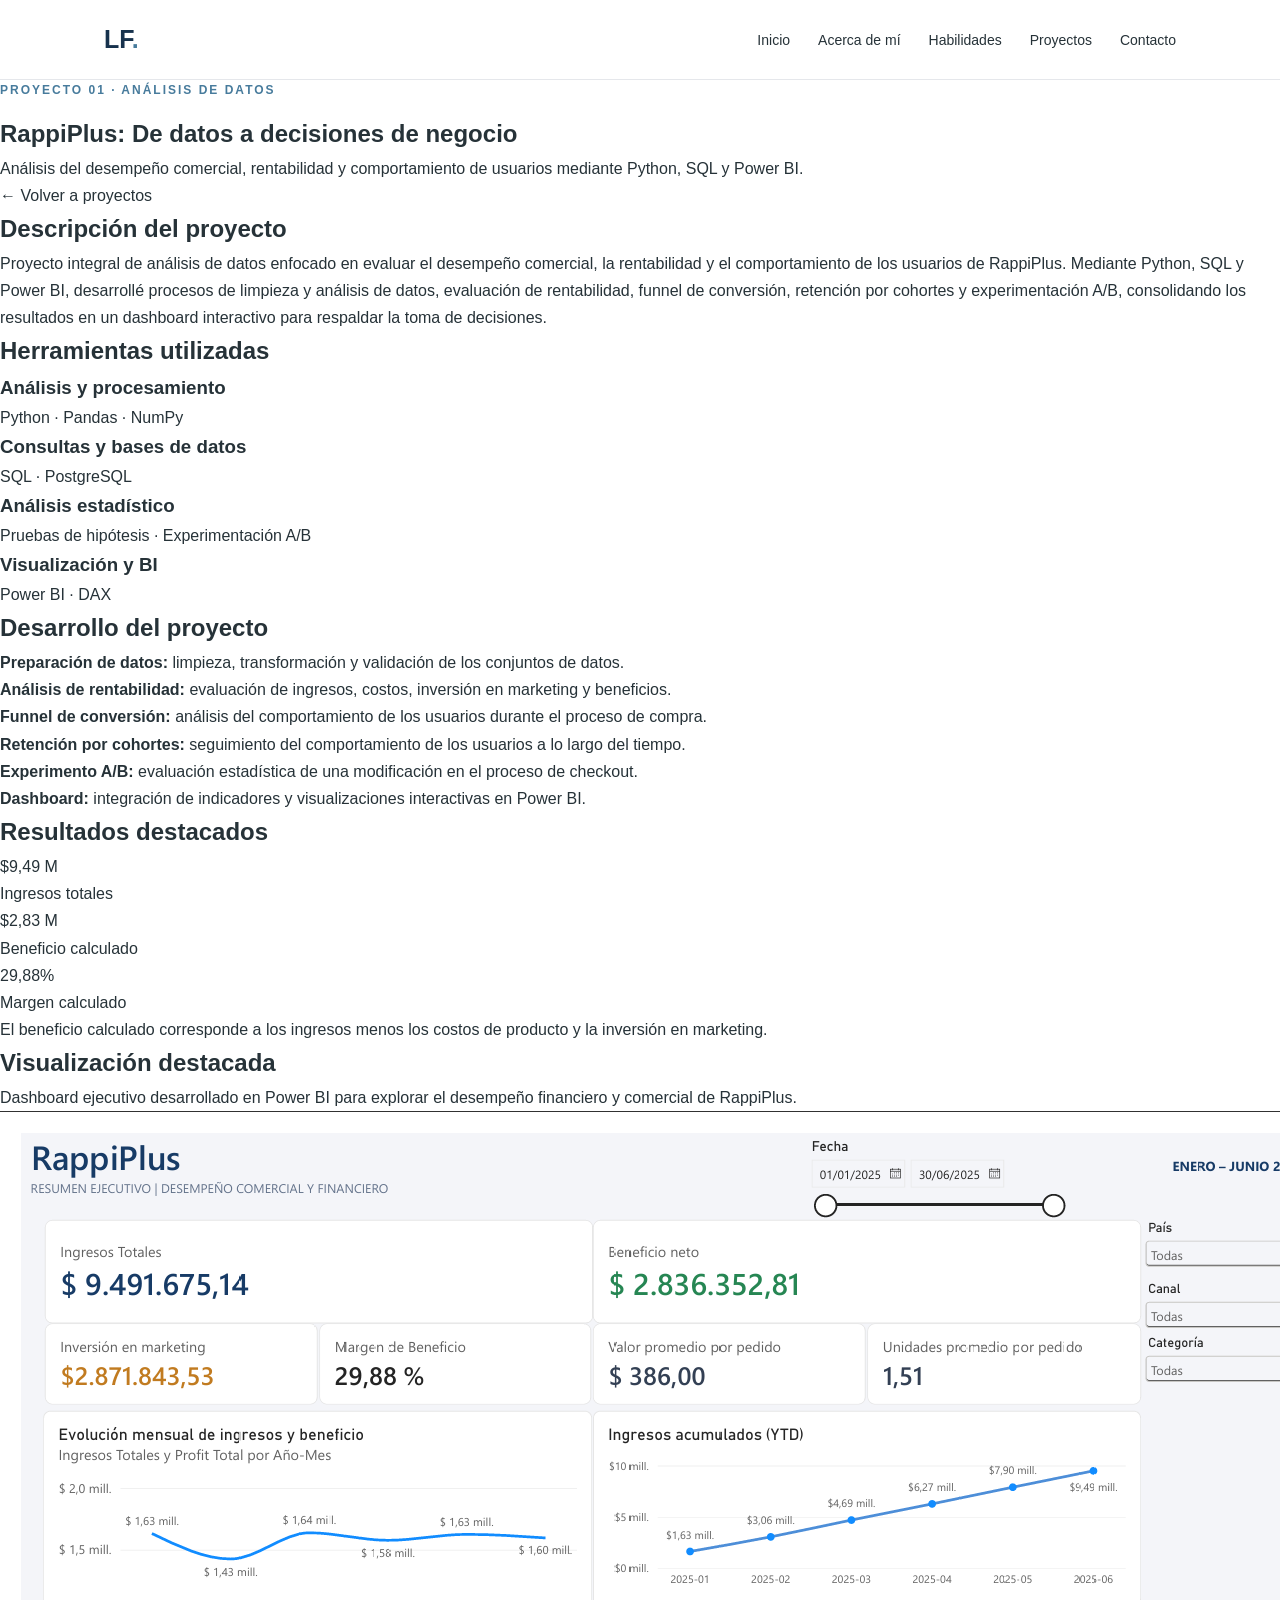
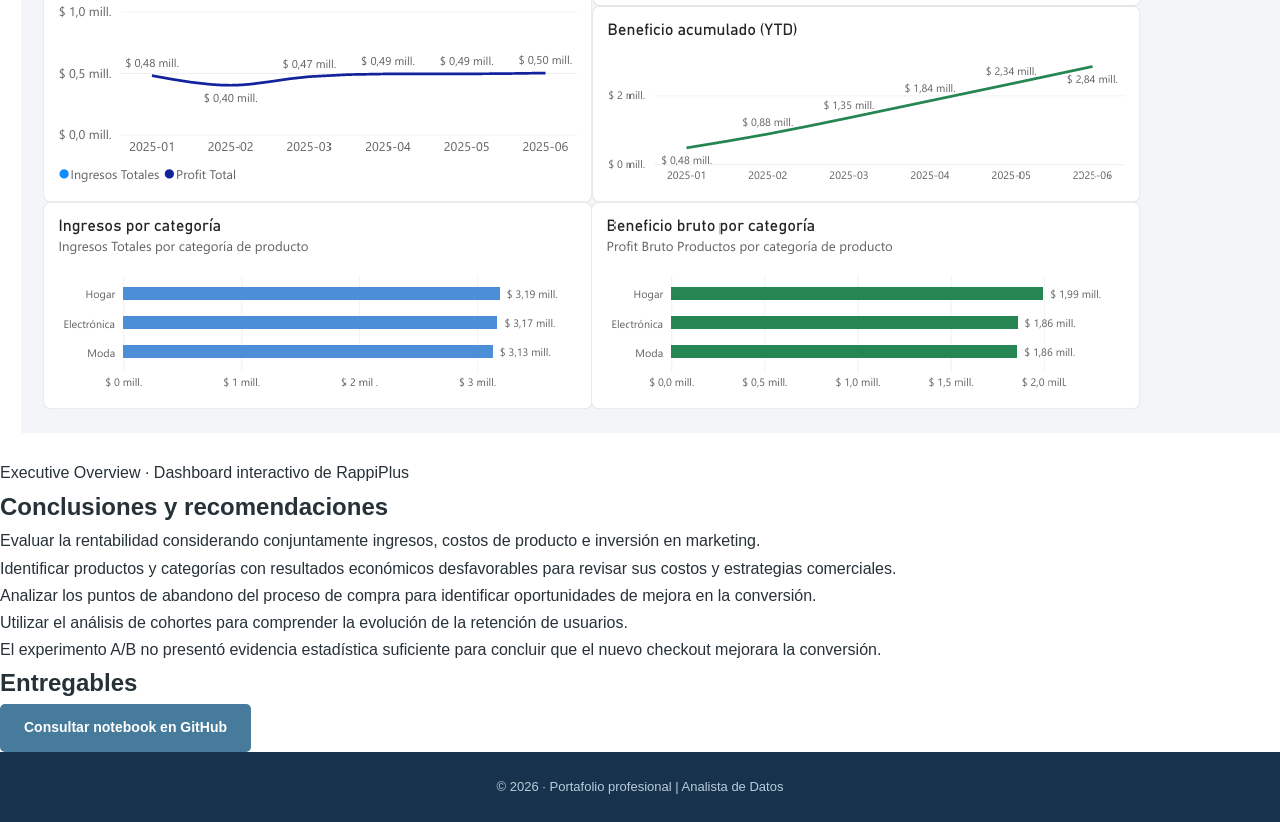
==== proyectos/rappiplus.html @ e039b4a8 "Add RappiPlus project page" ====
<!DOCTYPE html>
<html lang="es">
<head>
    <meta charset="UTF-8">
    <meta name="viewport" content="width=device-width, initial-scale=1.0">
    <meta name="description" content="Proyecto RappiPlus: análisis de datos, rentabilidad, conversión, retención y experimentación A/B.">
    <title>RappiPlus | Portafolio de Analista de Datos</title>
    <link rel="stylesheet" href="../styles.css">
</head>

<body>

    <header>
        <nav class="navbar">
            <a href="../index.html" class="logo">LF<span>.</span></a>

            <ul class="nav-links">
                <li><a href="../index.html">Inicio</a></li>
                <li><a href="../index.html#sobre-mi">Acerca de mí</a></li>
                <li><a href="../index.html#habilidades">Habilidades</a></li>
                <li><a href="../index.html#proyectos">Proyectos</a></li>
                <li><a href="../index.html#contacto">Contacto</a></li>
            </ul>
        </nav>
    </header>

    <main>

        <section class="project-hero">
            <div class="project-detail-container">
                <p class="eyebrow">PROYECTO 01 · ANÁLISIS DE DATOS</p>
                <h1>RappiPlus: De datos a decisiones de negocio</h1>
                <p>
                    Análisis del desempeño comercial, rentabilidad y
                    comportamiento de usuarios mediante Python, SQL y Power BI.
                </p>
                <a href="../index.html#proyectos" class="project-back">
                    ← Volver a proyectos
                </a>
            </div>
        </section>

        <section class="project-detail-container project-section">

            <h2>Descripción del proyecto</h2>

            <p>
                Proyecto integral de análisis de datos enfocado en evaluar
                el desempeño comercial, la rentabilidad y el comportamiento
                de los usuarios de RappiPlus. Mediante Python, SQL y Power BI,
                desarrollé procesos de limpieza y análisis de datos,
                evaluación de rentabilidad, funnel de conversión, retención
                por cohortes y experimentación A/B, consolidando los
                resultados en un dashboard interactivo para respaldar
                la toma de decisiones.
            </p>

            <h2>Herramientas utilizadas</h2>

            <div class="project-info-grid">
                <article class="project-info-card">
                    <h3>Análisis y procesamiento</h3>
                    <p>Python · Pandas · NumPy</p>
                </article>

                <article class="project-info-card">
                    <h3>Consultas y bases de datos</h3>
                    <p>SQL · PostgreSQL</p>
                </article>

                <article class="project-info-card">
                    <h3>Análisis estadístico</h3>
                    <p>Pruebas de hipótesis · Experimentación A/B</p>
                </article>

                <article class="project-info-card">
                    <h3>Visualización y BI</h3>
                    <p>Power BI · DAX</p>
                </article>
            </div>

            <h2>Desarrollo del proyecto</h2>

            <ol class="project-stages">
                <li><strong>Preparación de datos:</strong> limpieza, transformación y validación de los conjuntos de datos.</li>
                <li><strong>Análisis de rentabilidad:</strong> evaluación de ingresos, costos, inversión en marketing y beneficios.</li>
                <li><strong>Funnel de conversión:</strong> análisis del comportamiento de los usuarios durante el proceso de compra.</li>
                <li><strong>Retención por cohortes:</strong> seguimiento del comportamiento de los usuarios a lo largo del tiempo.</li>
                <li><strong>Experimento A/B:</strong> evaluación estadística de una modificación en el proceso de checkout.</li>
                <li><strong>Dashboard:</strong> integración de indicadores y visualizaciones interactivas en Power BI.</li>
            </ol>

            <h2>Resultados destacados</h2>

            <div class="project-metrics">
                <article class="metric-card">
                    <span>$9,49 M</span>
                    <p>Ingresos totales</p>
                </article>

                <article class="metric-card">
                    <span>$2,83 M</span>
                    <p>Beneficio calculado</p>
                </article>

                <article class="metric-card">
                    <span>29,88%</span>
                    <p>Margen calculado</p>
                </article>
            </div>

            <p class="project-note">
                El beneficio calculado corresponde a los ingresos menos
                los costos de producto y la inversión en marketing.
            </p>

            <h2>Visualización destacada</h2>

            <p>
                Dashboard ejecutivo desarrollado en Power BI para
                explorar el desempeño financiero y comercial de RappiPlus.
            </p>

            <figure class="project-dashboard">
                <img
                    src="../assets/img/rappiplus-dashboard.png"
                    alt="Dashboard Executive Overview del proyecto RappiPlus desarrollado en Power BI">
                <figcaption>
                    Executive Overview · Dashboard interactivo de RappiPlus
                </figcaption>
            </figure>

            <h2>Conclusiones y recomendaciones</h2>

            <ul class="project-conclusions">
                <li>Evaluar la rentabilidad considerando conjuntamente ingresos, costos de producto e inversión en marketing.</li>
                <li>Identificar productos y categorías con resultados económicos desfavorables para revisar sus costos y estrategias comerciales.</li>
                <li>Analizar los puntos de abandono del proceso de compra para identificar oportunidades de mejora en la conversión.</li>
                <li>Utilizar el análisis de cohortes para comprender la evolución de la retención de usuarios.</li>
                <li>El experimento A/B no presentó evidencia estadística suficiente para concluir que el nuevo checkout mejorara la conversión.</li>
            </ul>

            <h2>Entregables</h2>

            <div class="project-deliverables">
                <a
                    href="https://github.com/Lfestradaa/Lfestradaa.github.io/blob/main/RappiPlus_Portafolio_Organizado_Seguro.ipynb"
                    target="_blank"
                    rel="noopener noreferrer"
                    class="btn">
                    Consultar notebook en GitHub
                </a>
            </div>

        </section>

    </main>

    <footer>
        <p>© 2026 · Portafolio profesional | Analista de Datos</p>
    </footer>

</body>
</html>
---- styles.css ----
/* =================================
   1. CONFIGURACIÓN GENERAL
================================= */

:root {
    --navy: #17324D;
    --steel-blue: #477B9C;
    --light-gray: #F4F6F8;
    --white: #FFFFFF;
    --graphite: #263238;
    --muted: #64748B;
}

* {
    margin: 0;
    padding: 0;
    box-sizing: border-box;
    scroll-behavior: smooth;
}

body {
    font-family: Arial, Helvetica, sans-serif;
    color: var(--graphite);
    background-color: var(--white);
    line-height: 1.7;
}

a {
    text-decoration: none;
    color: inherit;
}

/* =================================
   2. NAVEGACIÓN
================================= */

header {
    width: 100%;
    background-color: var(--white);
    border-bottom: 1px solid #E5E7EB;
    position: sticky;
    top: 0;
    z-index: 100;
}

.navbar {
    max-width: 1120px;
    margin: auto;
    padding: 18px 24px;
    display: flex;
    justify-content: space-between;
    align-items: center;
}

.logo {
    font-size: 25px;
    font-weight: bold;
    color: var(--navy);
}

.logo span {
    color: var(--steel-blue);
}

.nav-links {
    display: flex;
    gap: 28px;
    list-style: none;
}

.nav-links a {
    font-size: 14px;
    color: var(--graphite);
    transition: color 0.3s;
}

.nav-links a:hover {
    color: var(--steel-blue);
}

/* =================================
   3. PRESENTACIÓN PRINCIPAL
================================= */

.hero {
    min-height: 590px;
    display: flex;
    align-items: center;
    background-color: var(--navy);
    color: var(--white);
    padding: 90px 24px;
}

.hero-content {
    max-width: 1120px;
    width: 100%;
    margin: auto;
}

.eyebrow {
    color: var(--steel-blue);
    font-size: 12px;
    font-weight: bold;
    letter-spacing: 2px;
    margin-bottom: 14px;
}

.hero .eyebrow {
    color: #A8C5D8;
}

.hero h1 {
    font-size: clamp(42px, 6vw, 64px);
    line-height: 1.15;
    margin-bottom: 18px;
}

.hero h2 {
    font-size: 20px;
    font-weight: normal;
    color: #B8CCDA;
    margin-bottom: 24px;
}

.hero-description {
    max-width: 620px;
    font-size: 18px;
    margin-bottom: 12px;
}

.hero-note {
    color: #B8CCDA;
    font-size: 14px;
    margin-bottom: 32px;
}

.btn {
    display: inline-block;
    padding: 12px 24px;
    background-color: var(--steel-blue);
    color: var(--white);
    border-radius: 5px;
    font-size: 14px;
    font-weight: bold;
    transition: background-color 0.3s;
}

.btn:hover {
    background-color: #35627F;
}

/* =================================
   4. SECCIONES GENERALES
================================= */

.section {
    max-width: 1120px;
    margin: auto;
    padding: 85px 24px;
}

.section-light {
    max-width: none;
    background-color: var(--light-gray);
    padding: 85px max(24px, calc((100% - 1072px) / 2));
}

.section-heading {
    margin-bottom: 38px;
}

.section-heading h2 {
    color: var(--navy);
    font-size: 34px;
    margin-bottom: 12px;
}

.section-heading > p:last-child {
    color: var(--muted);
}

/* =================================
   5. ACERCA DE MÍ
================================= */

.about-content {
    max-width: 850px;
    font-size: 18px;
    color: var(--muted);
}

/* =================================
   6. HABILIDADES
================================= */

.skills-grid {
    display: grid;
    grid-template-columns: repeat(2, 1fr);
    gap: 24px;
}

.skill-card {
    background-color: var(--white);
    padding: 30px;
    border: 1px solid #E5E7EB;
    border-radius: 8px;
}

.skill-card h3 {
    color: var(--navy);
    font-size: 19px;
    margin-bottom: 16px;
}

.skill-card p {
    color: var(--muted);
    margin-bottom: 12px;
}

/* =================================
   7. PROYECTOS
================================= */

.projects-grid {
    display: grid;
    grid-template-columns: repeat(2, 1fr);
    gap: 28px;
}

.project-card {
    padding: 32px;
    border: 1px solid #E5E7EB;
    border-radius: 8px;
    transition: transform 0.3s, box-shadow 0.3s;
}

.project-card:hover {
    transform: translateY(-5px);
    box-shadow: 0 10px 25px rgba(23, 50, 77, 0.08);
}

.project-number {
    color: var(--steel-blue);
    font-size: 14px;
    font-weight: bold;
    margin-bottom: 18px;
}

.project-card h3 {
    color: var(--navy);
    font-size: 21px;
    line-height: 1.4;
    margin-bottom: 16px;
}

.project-card p {
    color: var(--muted);
    margin-bottom: 18px;
}

.project-tools {
    font-size: 13px;
    font-weight: bold;
}

.project-link {
    display: inline-block;
    color: var(--steel-blue);
    font-weight: bold;
    margin-top: 8px;
}

.project-link:hover {
    color: var(--navy);
}

/* =================================
   8. CONTACTO
================================= */

#contacto .section-heading {
    text-align: center;
}

#contacto .section-heading > p {
    margin-bottom: 24px;
}

/* =================================
   9. PIE DE PÁGINA
================================= */

footer {
    background-color: var(--navy);
    color: #B8CCDA;
    text-align: center;
    padding: 24px;
    font-size: 13px;
}

/* =================================
   10. DISEÑO RESPONSIVE
================================= */

@media (max-width: 768px) {

    .navbar {
        flex-direction: column;
        gap: 14px;
    }

    .nav-links {
        justify-content: center;
        flex-wrap: wrap;
        gap: 12px 18px;
    }

    .hero {
        min-height: 500px;
        padding: 70px 24px;
    }

    .hero h1 {
        font-size: 42px;
    }

    .skills-grid,
    .projects-grid {
        grid-template-columns: 1fr;
    }

    .section,
    .section-light {
        padding: 65px 24px;
    }

    .section-heading h2 {
        font-size: 29px;
    }
}
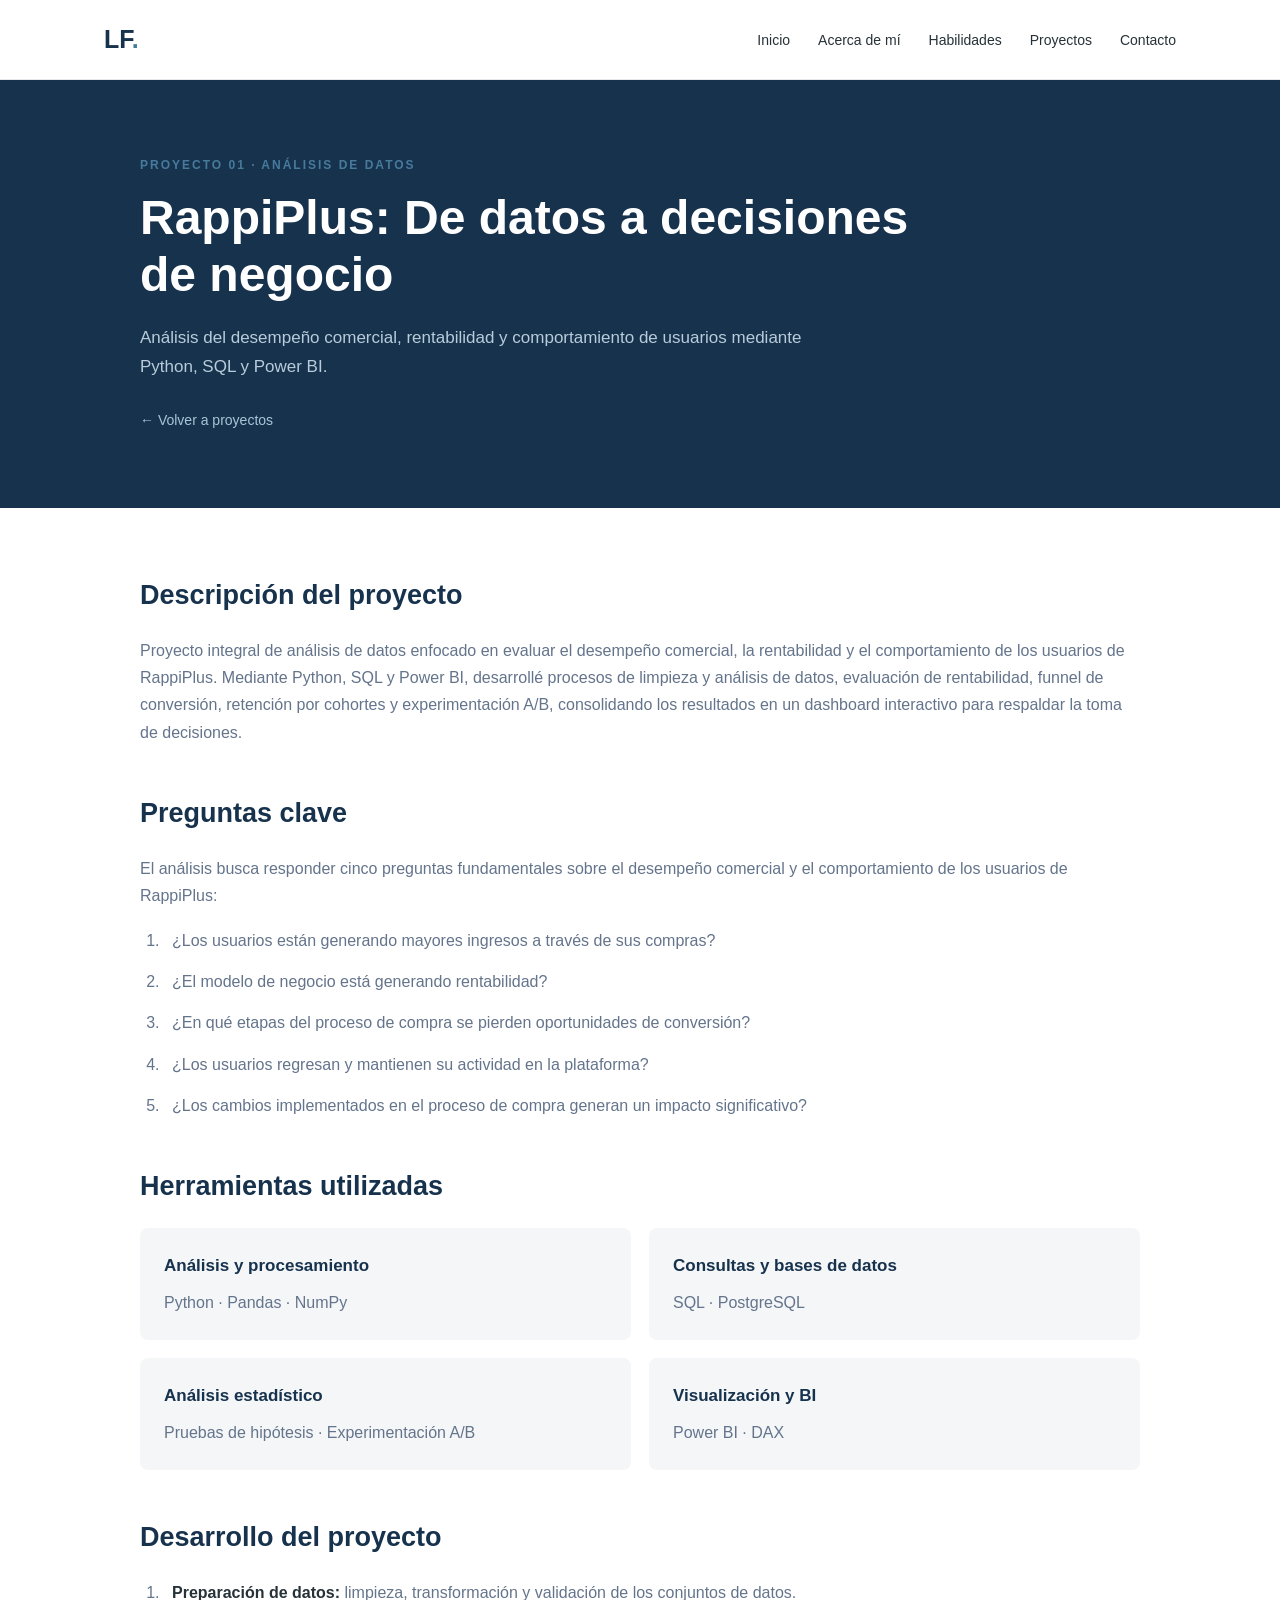
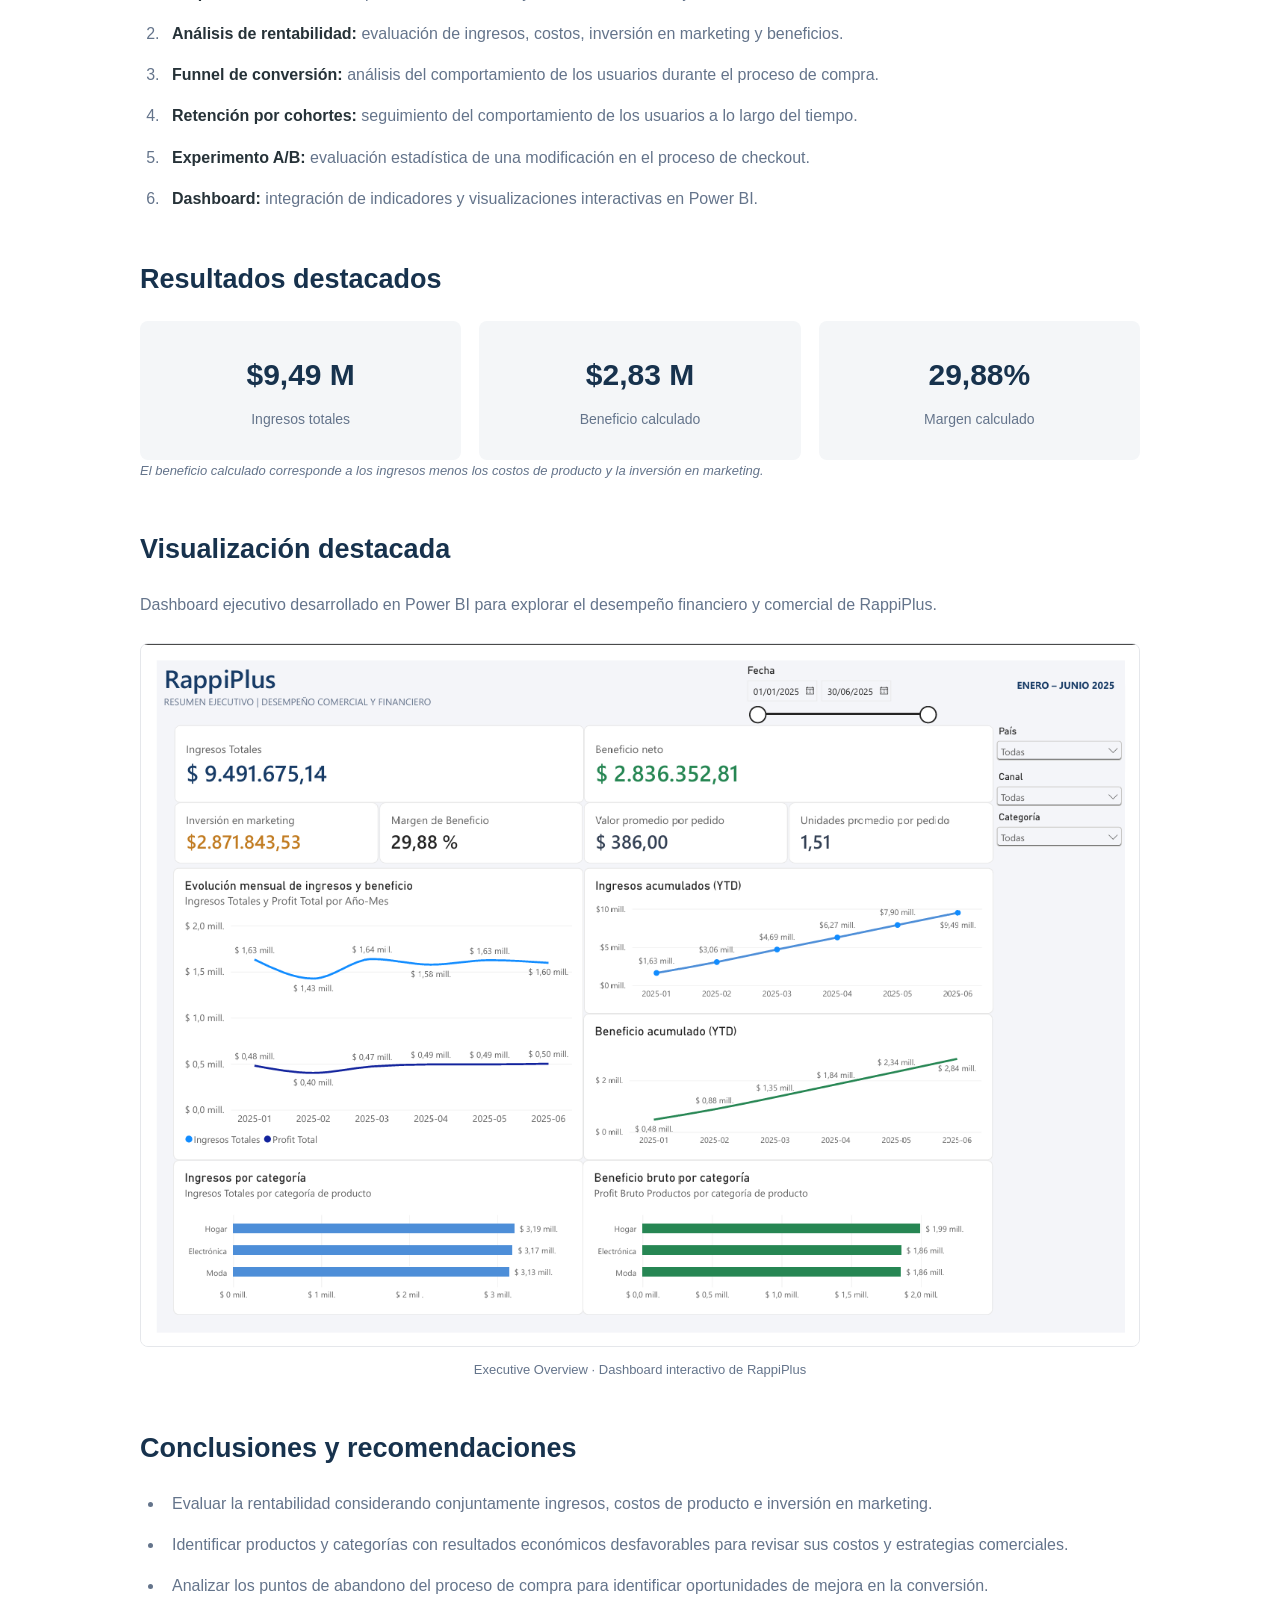
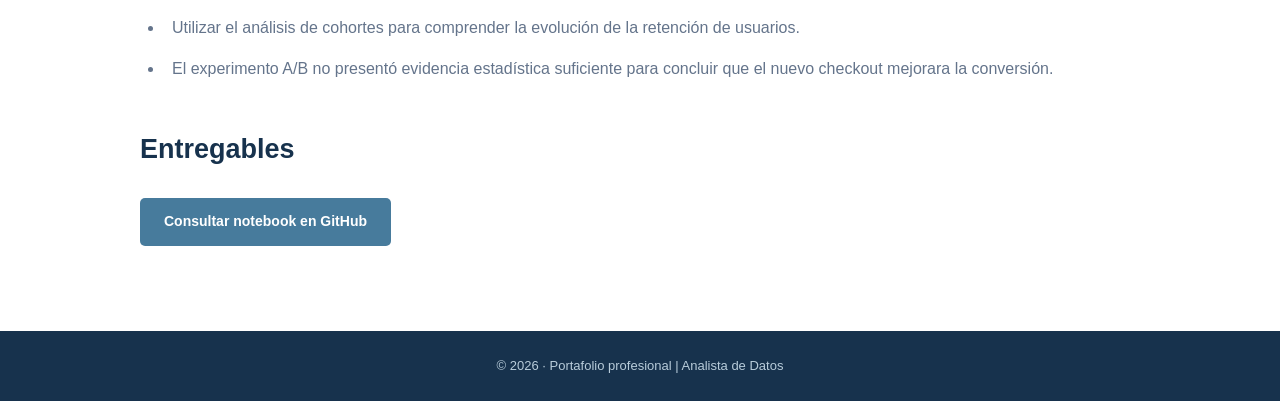
==== commit 7fd15525: "Update rappiplus.html" ====
--- a/proyectos/rappiplus.html
+++ b/proyectos/rappiplus.html
@@ -55,6 +55,23 @@
                 resultados en un dashboard interactivo para respaldar
                 la toma de decisiones.
             </p>
+            
+<h2>Preguntas clave</h2>
+
+<p>
+    El análisis busca responder cinco preguntas fundamentales
+    sobre el desempeño comercial y el comportamiento de los
+    usuarios de RappiPlus:
+</p>
+
+<ol class="project-stages">
+    <li>¿Los usuarios están generando mayores ingresos a través de sus compras?</li>
+    <li>¿El modelo de negocio está generando rentabilidad?</li>
+    <li>¿En qué etapas del proceso de compra se pierden oportunidades de conversión?</li>
+    <li>¿Los usuarios regresan y mantienen su actividad en la plataforma?</li>
+    <li>¿Los cambios implementados en el proceso de compra generan un impacto significativo?</li>
+</ol>
+
 
             <h2>Herramientas utilizadas</h2>
 
--- a/styles.css
+++ b/styles.css
@@ -339,3 +339,172 @@
         font-size: 29px;
     }
 }
+
+/* =================================
+   11. PÁGINAS INDIVIDUALES
+================================= */
+
+.project-hero {
+    background-color: var(--navy);
+    color: var(--white);
+    padding: 75px 24px;
+}
+
+.project-detail-container {
+    max-width: 1000px;
+    margin: auto;
+}
+
+.project-hero h1 {
+    max-width: 800px;
+    font-size: clamp(34px, 5vw, 48px);
+    line-height: 1.2;
+    margin-bottom: 20px;
+}
+
+.project-hero p:not(.eyebrow) {
+    max-width: 720px;
+    color: #B8CCDA;
+    font-size: 17px;
+    margin-bottom: 24px;
+}
+
+.project-back {
+    color: #A8C5D8;
+    font-size: 14px;
+}
+
+.project-section {
+    padding-top: 65px;
+    padding-bottom: 85px;
+}
+
+.project-section h2 {
+    color: var(--navy);
+    font-size: 27px;
+    margin-top: 45px;
+    margin-bottom: 18px;
+}
+
+.project-section > h2:first-child {
+    margin-top: 0;
+}
+
+.project-section > p {
+    color: var(--muted);
+    margin-bottom: 18px;
+}
+
+.project-info-grid {
+    display: grid;
+    grid-template-columns: repeat(2, 1fr);
+    gap: 18px;
+}
+
+.project-info-card {
+    padding: 24px;
+    background: var(--light-gray);
+    border-radius: 8px;
+}
+
+.project-info-card h3 {
+    color: var(--navy);
+    font-size: 17px;
+    margin-bottom: 8px;
+}
+
+.project-info-card p {
+    color: var(--muted);
+}
+
+.project-stages,
+.project-conclusions {
+    padding-left: 24px;
+    color: var(--muted);
+}
+
+.project-stages li,
+.project-conclusions li {
+    padding-left: 8px;
+    margin-bottom: 14px;
+}
+
+.project-stages strong {
+    color: var(--graphite);
+}
+
+.project-metrics {
+    display: grid;
+    grid-template-columns: repeat(3, 1fr);
+    gap: 18px;
+}
+
+.metric-card {
+    padding: 28px 18px;
+    text-align: center;
+    background: var(--light-gray);
+    border-radius: 8px;
+}
+
+.metric-card span {
+    display: block;
+    color: var(--navy);
+    font-size: 30px;
+    font-weight: bold;
+    margin-bottom: 8px;
+}
+
+.metric-card p {
+    color: var(--muted);
+    font-size: 14px;
+}
+
+.project-note {
+    font-size: 13px;
+    font-style: italic;
+}
+
+.project-dashboard {
+    margin-top: 25px;
+}
+
+.project-dashboard img {
+    display: block;
+    width: 100%;
+    height: auto;
+    border-radius: 8px;
+    border: 1px solid #E5E7EB;
+}
+
+.project-dashboard figcaption {
+    color: var(--muted);
+    font-size: 13px;
+    text-align: center;
+    margin-top: 12px;
+}
+
+.project-deliverables {
+    margin-top: 25px;
+}
+
+/* Adaptación para móviles */
+
+@media (max-width: 768px) {
+
+    .project-info-grid,
+    .project-metrics {
+        grid-template-columns: 1fr;
+    }
+
+    .project-hero {
+        padding: 60px 24px;
+    }
+
+    .project-section h2 {
+        font-size: 24px;
+    }
+
+    .metric-card span {
+        font-size: 26px;
+    }
+}
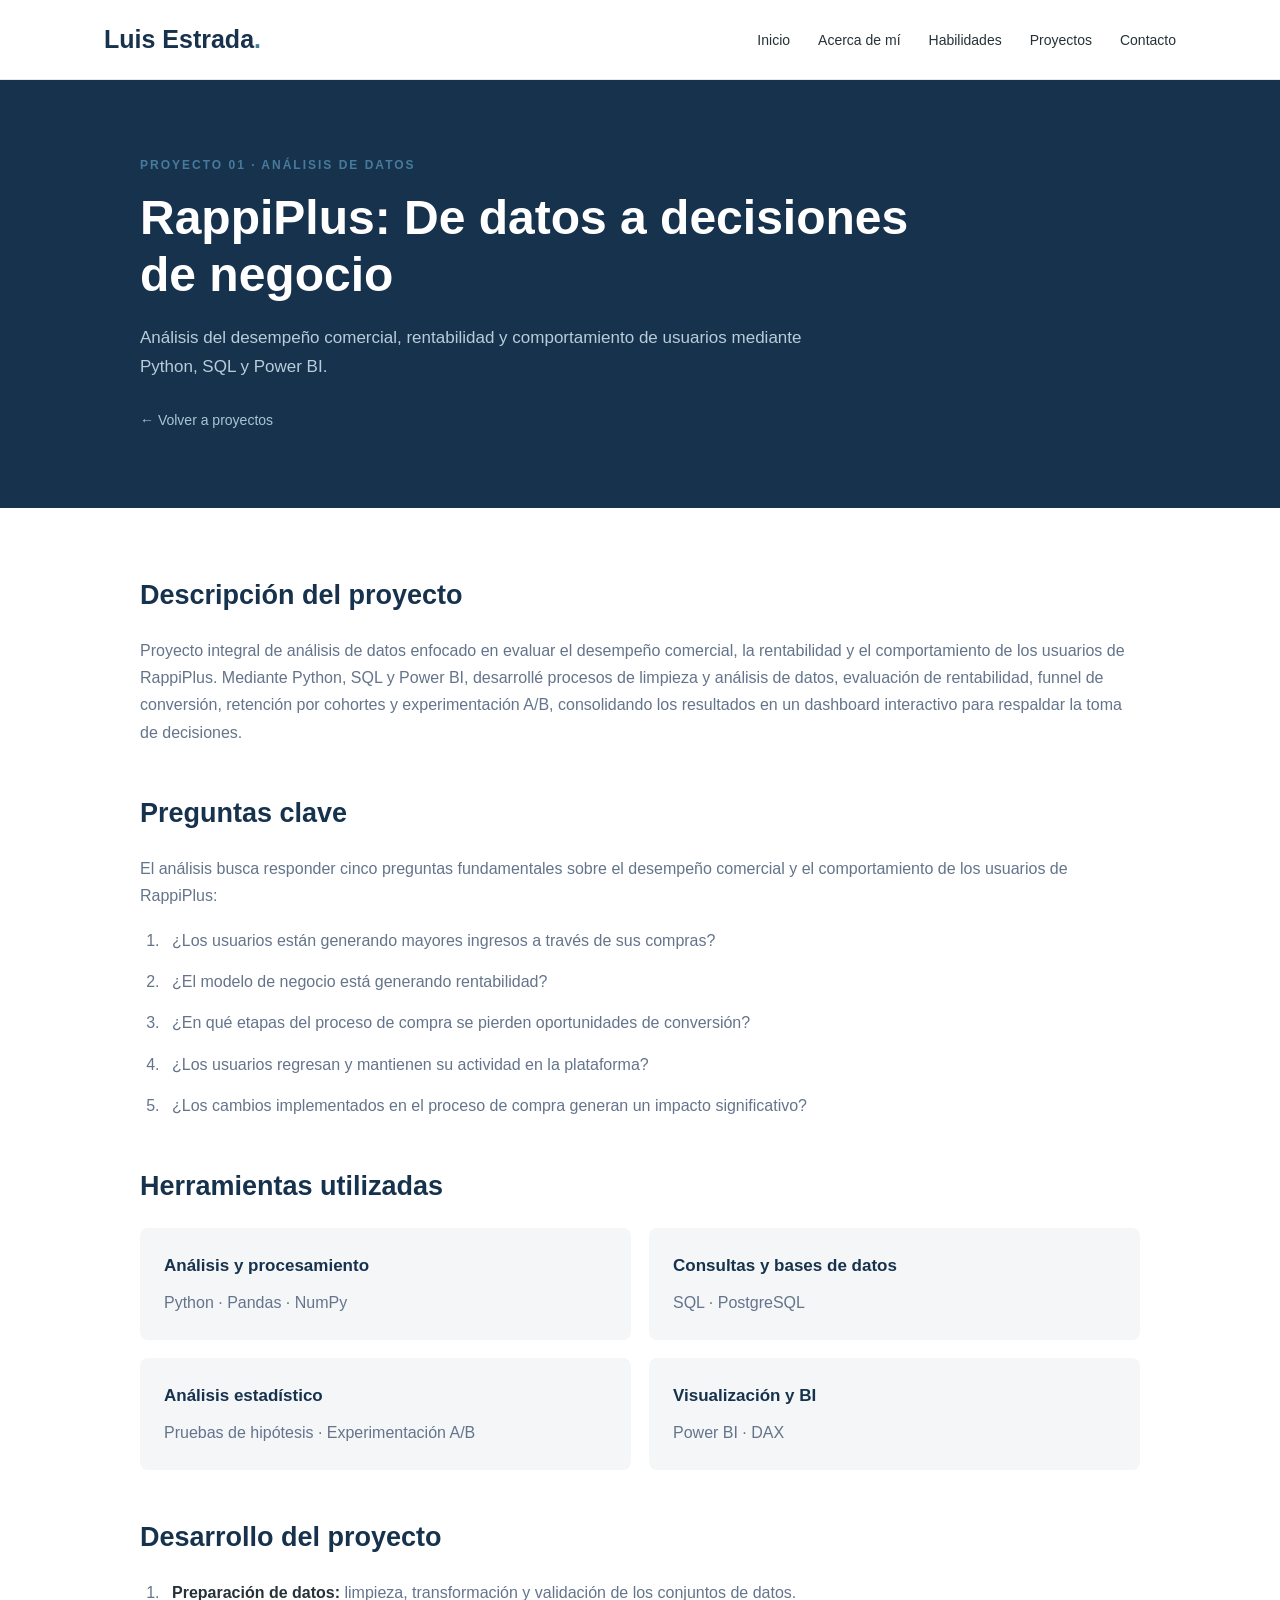
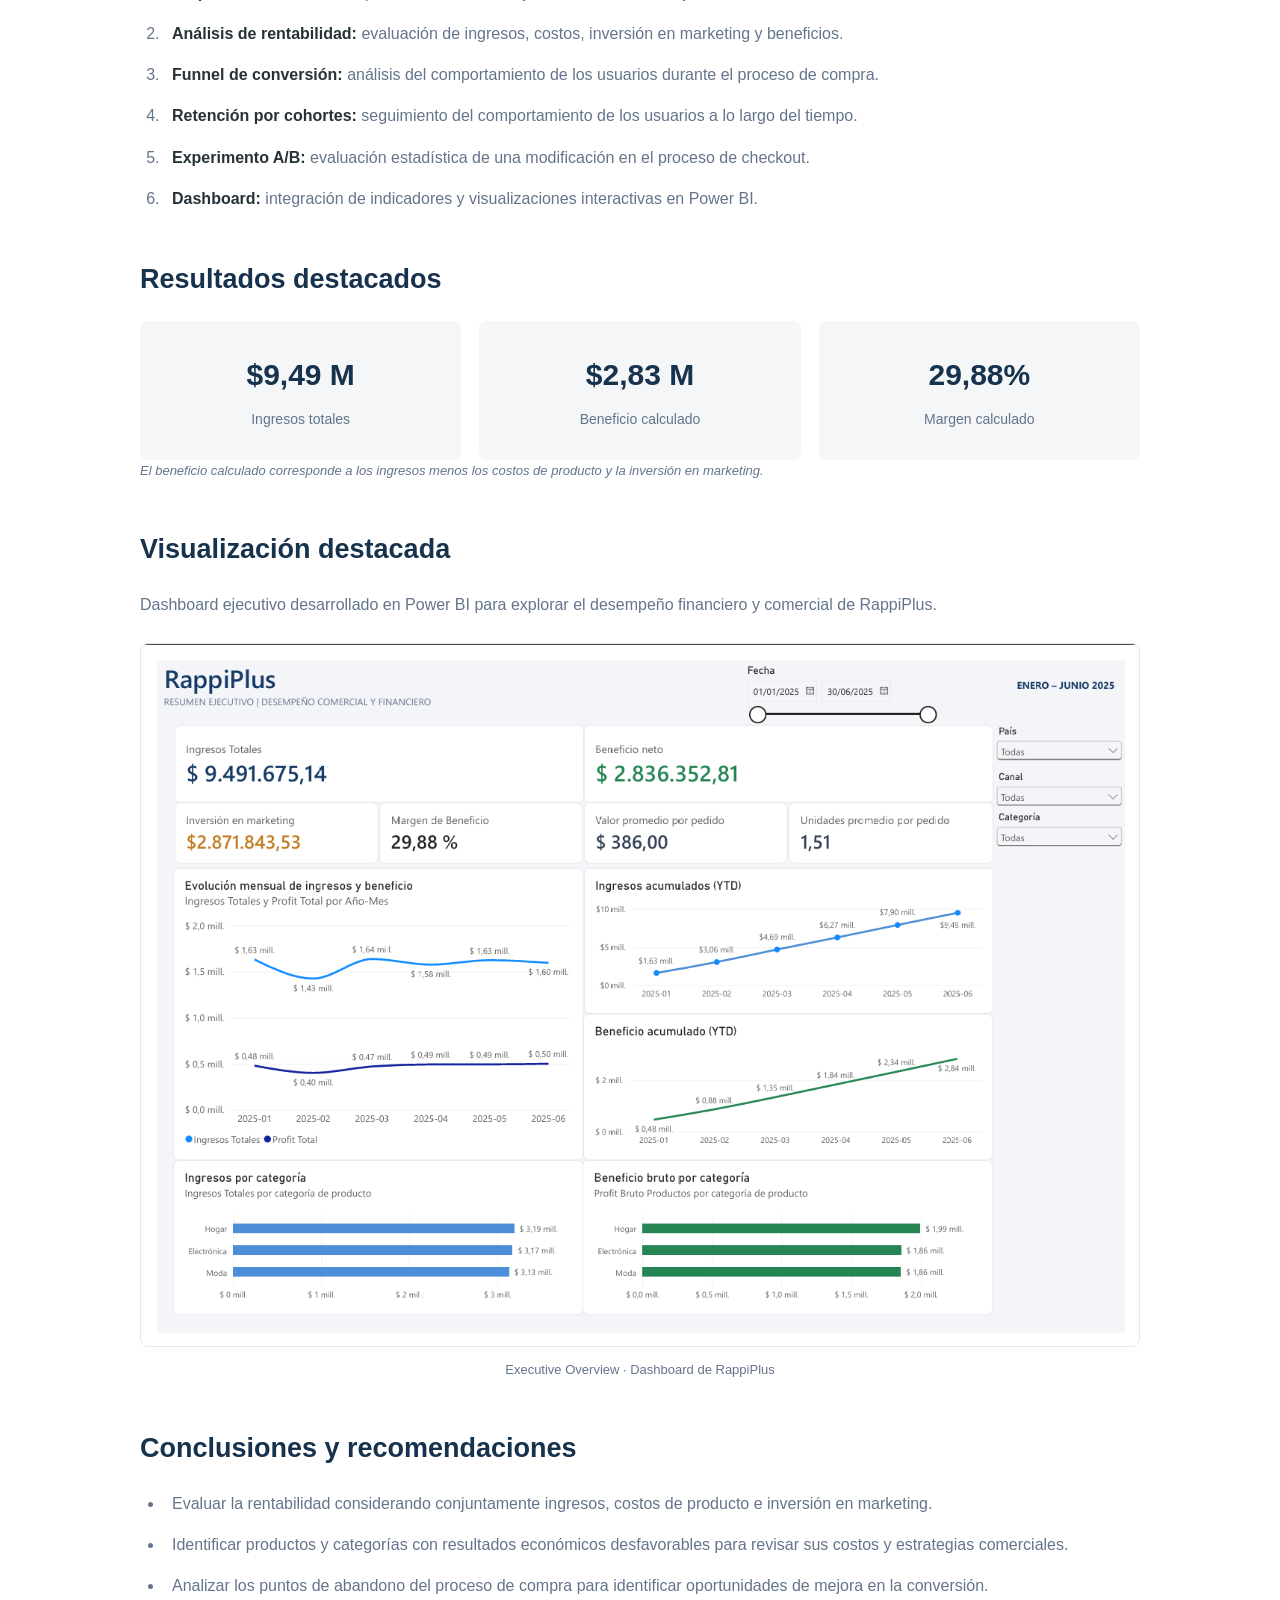
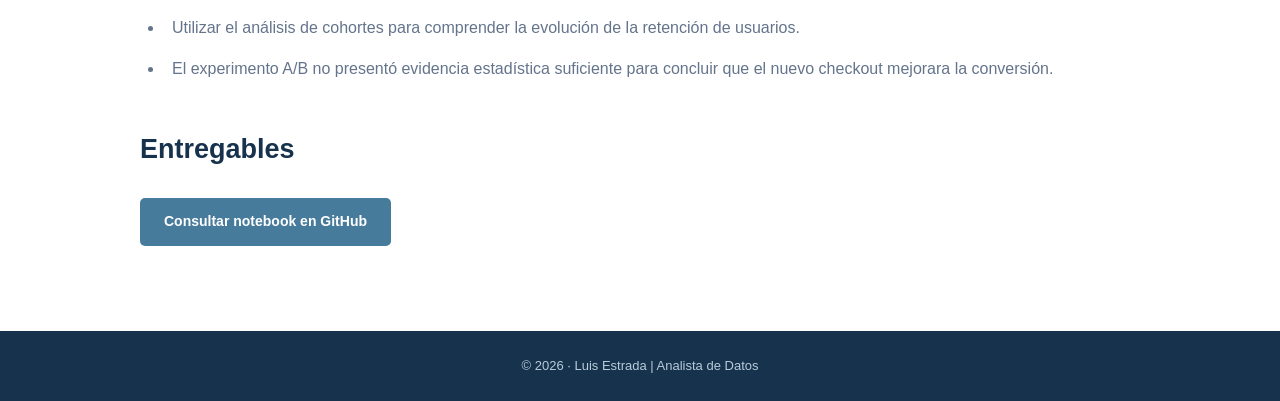
==== commit 76352162: "Update rappiplus.html" ====
--- a/proyectos/rappiplus.html
+++ b/proyectos/rappiplus.html
@@ -1,19 +1,25 @@
 
 <!DOCTYPE html>
 <html lang="es">
+
 <head>
     <meta charset="UTF-8">
     <meta name="viewport" content="width=device-width, initial-scale=1.0">
-    <meta name="description" content="Proyecto RappiPlus: análisis de datos, rentabilidad, conversión, retención y experimentación A/B.">
-    <title>RappiPlus | Portafolio de Analista de Datos</title>
+
+    <meta name="description"
+        content="Proyecto RappiPlus: análisis de datos, rentabilidad, conversión, retención y experimentación A/B.">
+
+    <title>RappiPlus | Luis Estrada - Analista de Datos</title>
+
     <link rel="stylesheet" href="../styles.css">
 </head>
 
 <body>
 
+    <!-- NAVEGACIÓN -->
     <header>
         <nav class="navbar">
-            <a href="../index.html" class="logo">LF<span>.</span></a>
+            <a href="../index.html" class="logo">Luis Estrada<span>.</span></a>
 
             <ul class="nav-links">
                 <li><a href="../index.html">Inicio</a></li>
@@ -27,22 +33,32 @@
 
     <main>
 
+        <!-- ENCABEZADO DEL PROYECTO -->
         <section class="project-hero">
+
             <div class="project-detail-container">
+
                 <p class="eyebrow">PROYECTO 01 · ANÁLISIS DE DATOS</p>
+
                 <h1>RappiPlus: De datos a decisiones de negocio</h1>
+
                 <p>
                     Análisis del desempeño comercial, rentabilidad y
                     comportamiento de usuarios mediante Python, SQL y Power BI.
                 </p>
+
                 <a href="../index.html#proyectos" class="project-back">
                     ← Volver a proyectos
                 </a>
-            </div>
+
+            </div>
+
         </section>
 
+        <!-- CONTENIDO DEL PROYECTO -->
         <section class="project-detail-container project-section">
 
+            <!-- DESCRIPCIÓN -->
             <h2>Descripción del proyecto</h2>
 
             <p>
@@ -55,27 +71,47 @@
                 resultados en un dashboard interactivo para respaldar
                 la toma de decisiones.
             </p>
-            
-<h2>Preguntas clave</h2>
-
-<p>
-    El análisis busca responder cinco preguntas fundamentales
-    sobre el desempeño comercial y el comportamiento de los
-    usuarios de RappiPlus:
-</p>
-
-<ol class="project-stages">
-    <li>¿Los usuarios están generando mayores ingresos a través de sus compras?</li>
-    <li>¿El modelo de negocio está generando rentabilidad?</li>
-    <li>¿En qué etapas del proceso de compra se pierden oportunidades de conversión?</li>
-    <li>¿Los usuarios regresan y mantienen su actividad en la plataforma?</li>
-    <li>¿Los cambios implementados en el proceso de compra generan un impacto significativo?</li>
-</ol>
-
-
+
+            <!-- PREGUNTAS CLAVE -->
+            <h2>Preguntas clave</h2>
+
+            <p>
+                El análisis busca responder cinco preguntas fundamentales
+                sobre el desempeño comercial y el comportamiento de los
+                usuarios de RappiPlus:
+            </p>
+
+            <ol class="project-stages">
+                <li>
+                    ¿Los usuarios están generando mayores ingresos a través
+                    de sus compras?
+                </li>
+
+                <li>
+                    ¿El modelo de negocio está generando rentabilidad?
+                </li>
+
+                <li>
+                    ¿En qué etapas del proceso de compra se pierden
+                    oportunidades de conversión?
+                </li>
+
+                <li>
+                    ¿Los usuarios regresan y mantienen su actividad
+                    en la plataforma?
+                </li>
+
+                <li>
+                    ¿Los cambios implementados en el proceso de compra
+                    generan un impacto significativo?
+                </li>
+            </ol>
+
+            <!-- HERRAMIENTAS -->
             <h2>Herramientas utilizadas</h2>
 
             <div class="project-info-grid">
+
                 <article class="project-info-card">
                     <h3>Análisis y procesamiento</h3>
                     <p>Python · Pandas · NumPy</p>
@@ -95,22 +131,51 @@
                     <h3>Visualización y BI</h3>
                     <p>Power BI · DAX</p>
                 </article>
-            </div>
-
+
+            </div>
+
+            <!-- DESARROLLO -->
             <h2>Desarrollo del proyecto</h2>
 
             <ol class="project-stages">
-                <li><strong>Preparación de datos:</strong> limpieza, transformación y validación de los conjuntos de datos.</li>
-                <li><strong>Análisis de rentabilidad:</strong> evaluación de ingresos, costos, inversión en marketing y beneficios.</li>
-                <li><strong>Funnel de conversión:</strong> análisis del comportamiento de los usuarios durante el proceso de compra.</li>
-                <li><strong>Retención por cohortes:</strong> seguimiento del comportamiento de los usuarios a lo largo del tiempo.</li>
-                <li><strong>Experimento A/B:</strong> evaluación estadística de una modificación en el proceso de checkout.</li>
-                <li><strong>Dashboard:</strong> integración de indicadores y visualizaciones interactivas en Power BI.</li>
+
+                <li>
+                    <strong>Preparación de datos:</strong>
+                    limpieza, transformación y validación de los conjuntos de datos.
+                </li>
+
+                <li>
+                    <strong>Análisis de rentabilidad:</strong>
+                    evaluación de ingresos, costos, inversión en marketing y beneficios.
+                </li>
+
+                <li>
+                    <strong>Funnel de conversión:</strong>
+                    análisis del comportamiento de los usuarios durante el proceso de compra.
+                </li>
+
+                <li>
+                    <strong>Retención por cohortes:</strong>
+                    seguimiento del comportamiento de los usuarios a lo largo del tiempo.
+                </li>
+
+                <li>
+                    <strong>Experimento A/B:</strong>
+                    evaluación estadística de una modificación en el proceso de checkout.
+                </li>
+
+                <li>
+                    <strong>Dashboard:</strong>
+                    integración de indicadores y visualizaciones interactivas en Power BI.
+                </li>
+
             </ol>
 
+            <!-- RESULTADOS -->
             <h2>Resultados destacados</h2>
 
             <div class="project-metrics">
+
                 <article class="metric-card">
                     <span>$9,49 M</span>
                     <p>Ingresos totales</p>
@@ -125,6 +190,7 @@
                     <span>29,88%</span>
                     <p>Margen calculado</p>
                 </article>
+
             </div>
 
             <p class="project-note">
@@ -132,6 +198,7 @@
                 los costos de producto y la inversión en marketing.
             </p>
 
+            <!-- DASHBOARD -->
             <h2>Visualización destacada</h2>
 
             <p>
@@ -140,42 +207,75 @@
             </p>
 
             <figure class="project-dashboard">
+
                 <img
                     src="../assets/img/rappiplus-dashboard.png"
                     alt="Dashboard Executive Overview del proyecto RappiPlus desarrollado en Power BI">
+
                 <figcaption>
-                    Executive Overview · Dashboard interactivo de RappiPlus
+                    Executive Overview · Dashboard de RappiPlus
                 </figcaption>
+
             </figure>
 
+            <!-- CONCLUSIONES -->
             <h2>Conclusiones y recomendaciones</h2>
 
             <ul class="project-conclusions">
-                <li>Evaluar la rentabilidad considerando conjuntamente ingresos, costos de producto e inversión en marketing.</li>
-                <li>Identificar productos y categorías con resultados económicos desfavorables para revisar sus costos y estrategias comerciales.</li>
-                <li>Analizar los puntos de abandono del proceso de compra para identificar oportunidades de mejora en la conversión.</li>
-                <li>Utilizar el análisis de cohortes para comprender la evolución de la retención de usuarios.</li>
-                <li>El experimento A/B no presentó evidencia estadística suficiente para concluir que el nuevo checkout mejorara la conversión.</li>
+
+                <li>
+                    Evaluar la rentabilidad considerando conjuntamente
+                    ingresos, costos de producto e inversión en marketing.
+                </li>
+
+                <li>
+                    Identificar productos y categorías con resultados
+                    económicos desfavorables para revisar sus costos
+                    y estrategias comerciales.
+                </li>
+
+                <li>
+                    Analizar los puntos de abandono del proceso de compra
+                    para identificar oportunidades de mejora en la conversión.
+                </li>
+
+                <li>
+                    Utilizar el análisis de cohortes para comprender
+                    la evolución de la retención de usuarios.
+                </li>
+
+                <li>
+                    El experimento A/B no presentó evidencia estadística
+                    suficiente para concluir que el nuevo checkout
+                    mejorara la conversión.
+                </li>
+
             </ul>
 
+            <!-- ENTREGABLES -->
             <h2>Entregables</h2>
 
             <div class="project-deliverables">
+
                 <a
                     href="https://github.com/Lfestradaa/Lfestradaa.github.io/blob/main/RappiPlus_Portafolio_Organizado_Seguro.ipynb"
                     target="_blank"
                     rel="noopener noreferrer"
                     class="btn">
+
                     Consultar notebook en GitHub
+
                 </a>
+
             </div>
 
         </section>
 
     </main>
 
+    <!-- PIE DE PÁGINA -->
     <footer>
-        <p>© 2026 · Portafolio profesional | Analista de Datos</p>
+        <p>© 2026 · Luis Estrada | Analista de Datos</p>
     </footer>
 
 </body>
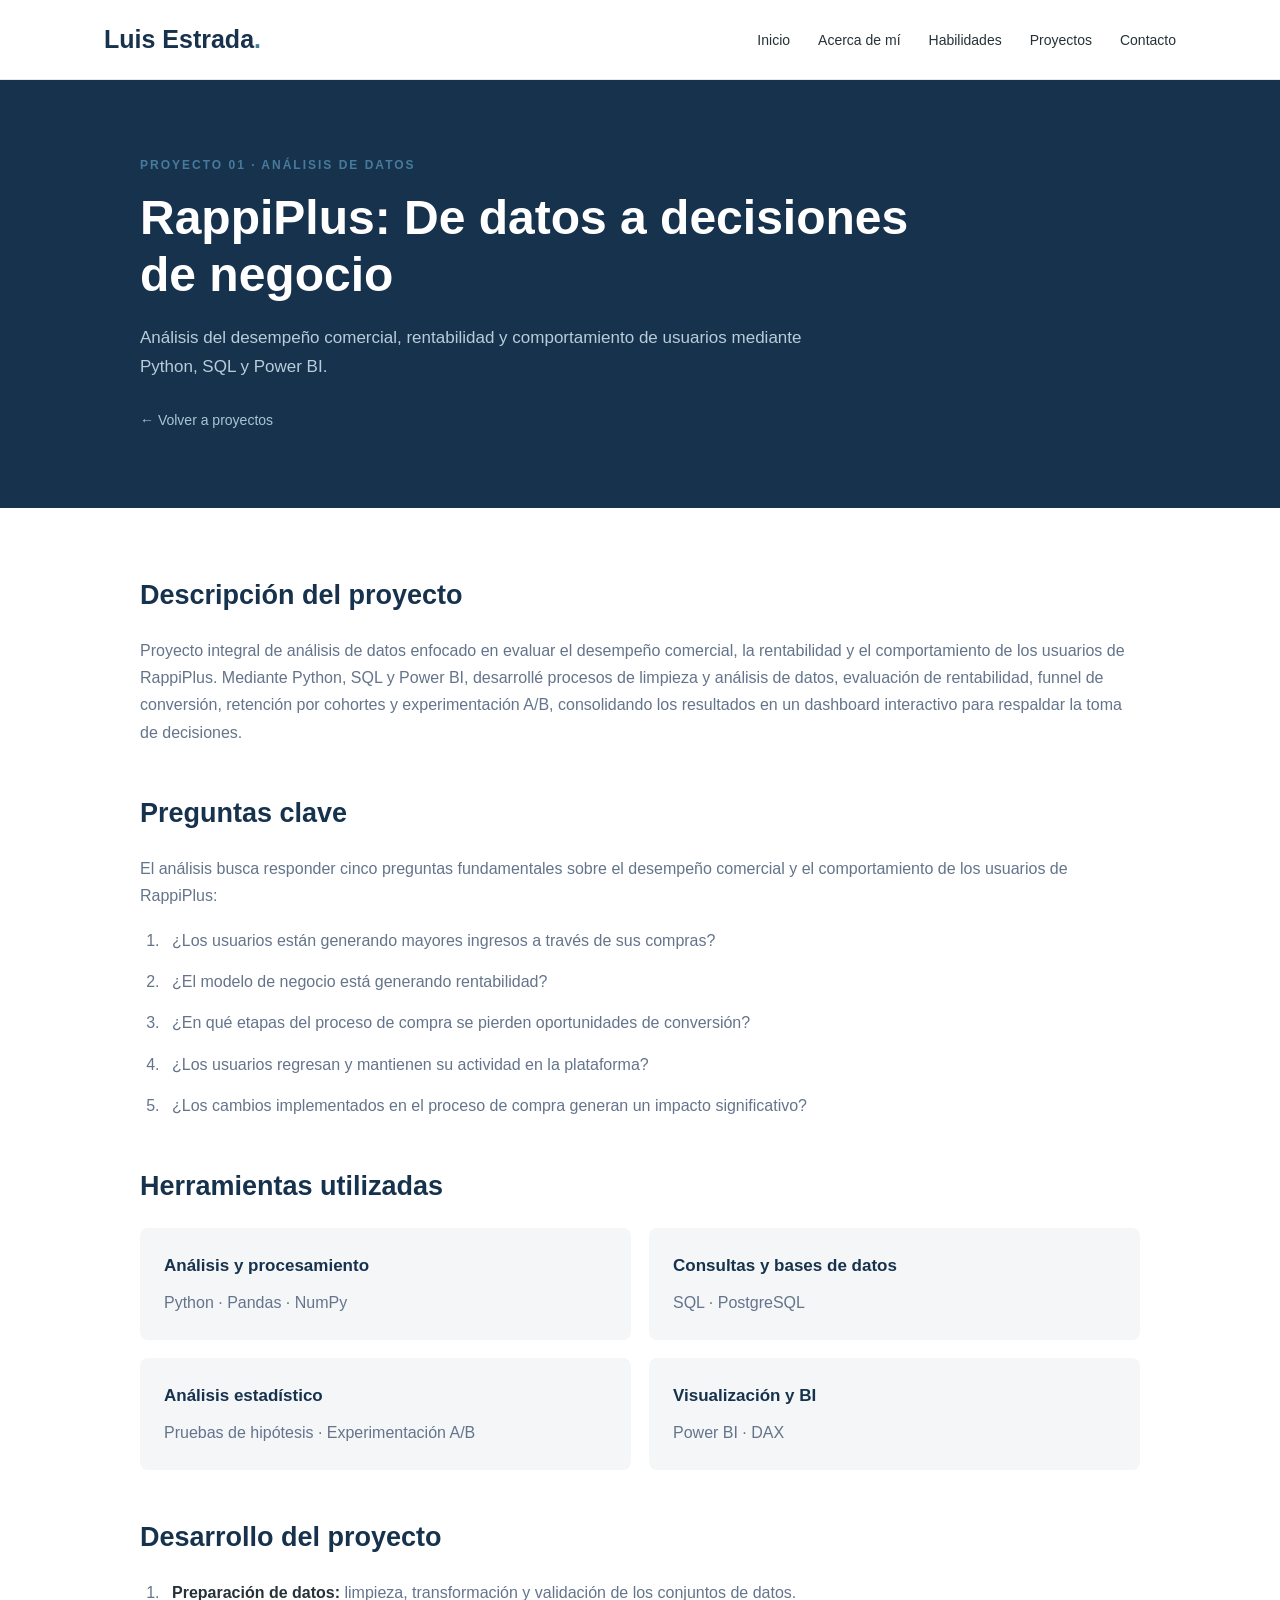
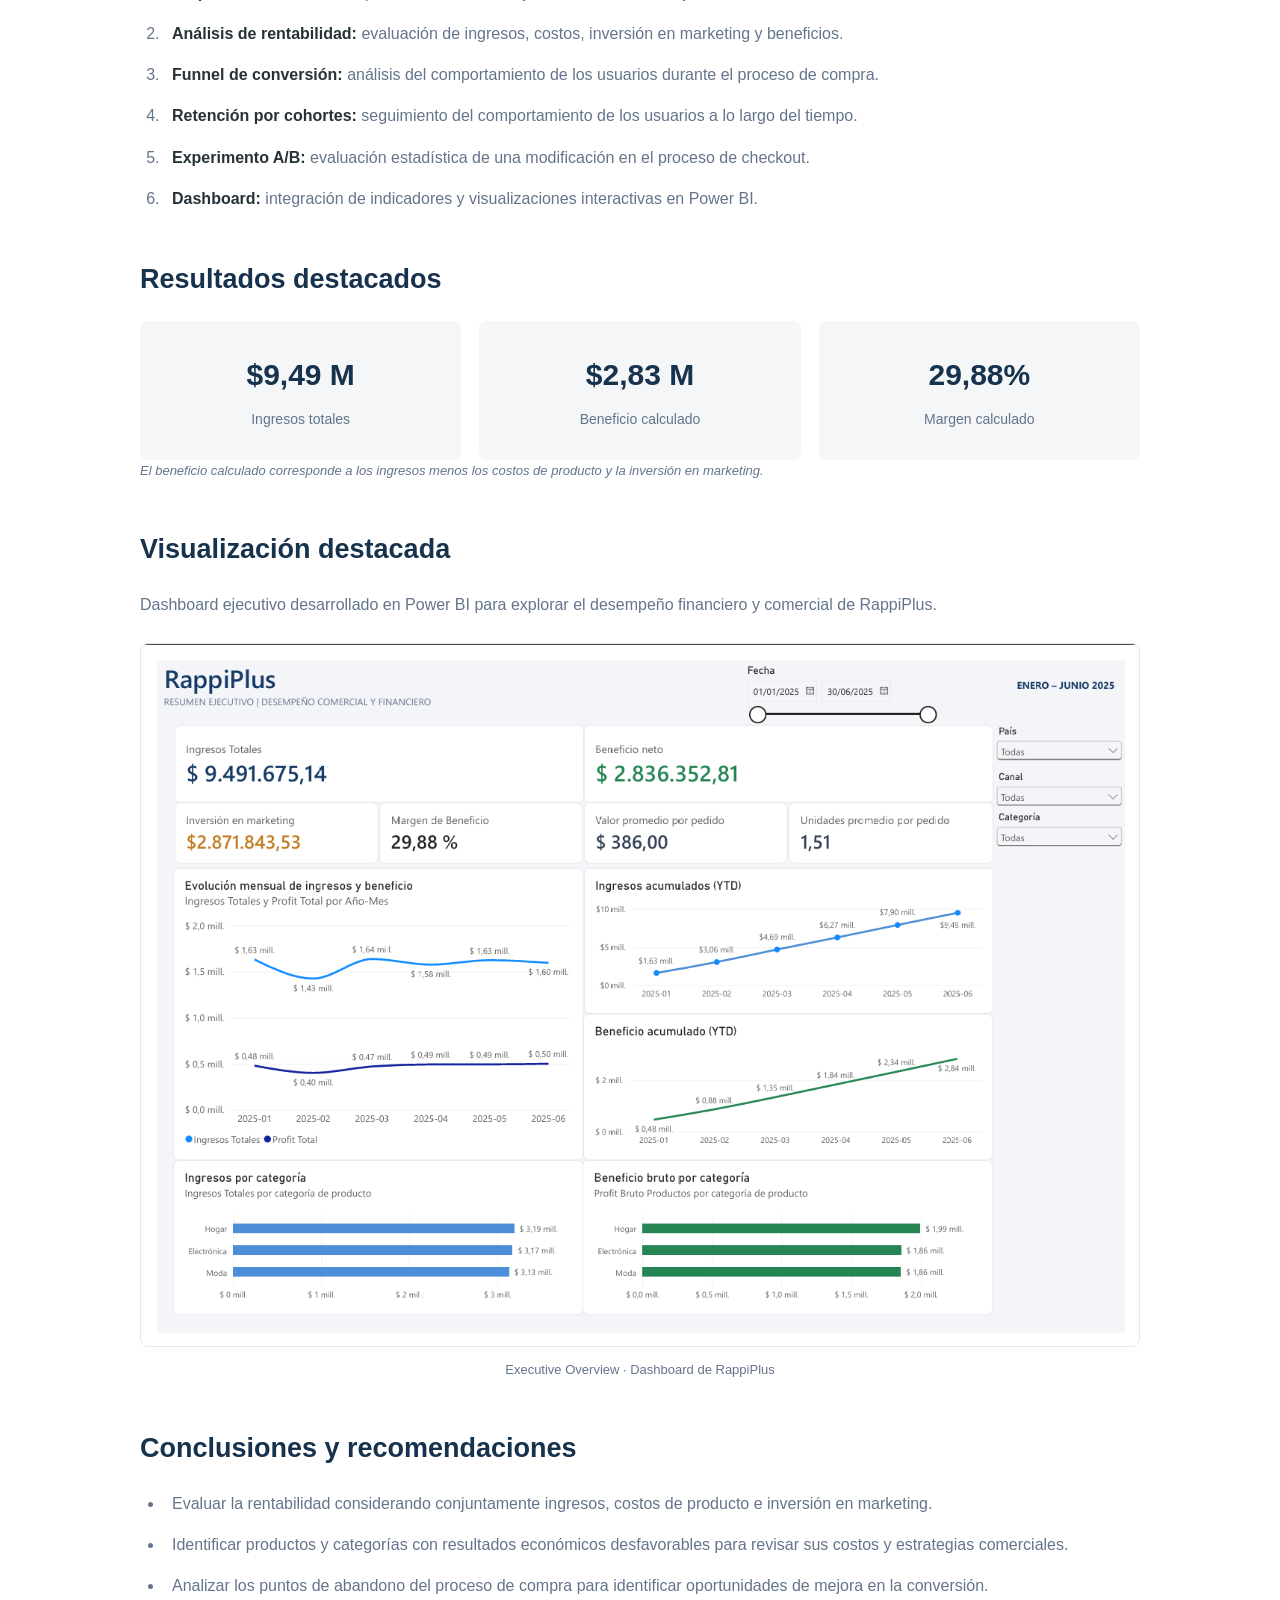
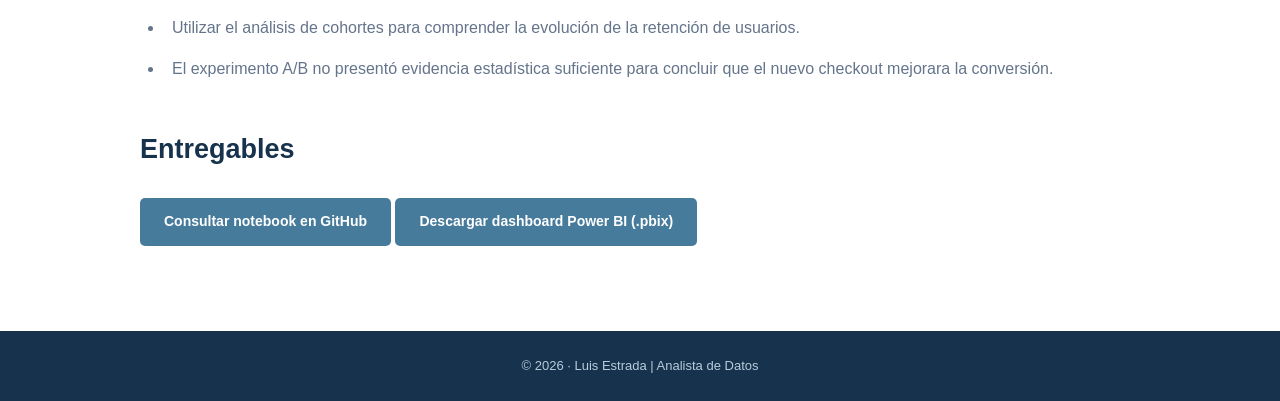
==== commit a3e285e5: "Update rappiplus.html" ====
--- a/proyectos/rappiplus.html
+++ b/proyectos/rappiplus.html
@@ -266,7 +266,13 @@
                     Consultar notebook en GitHub
 
                 </a>
-
+                <a
+                    href="../assets/archivos/RappiPlus.pbix"
+                    class="btn"
+                    download="RappiPlus.pbix">
+                    Descargar dashboard Power BI (.pbix)
+                </a>
+                    
             </div>
 
         </section>
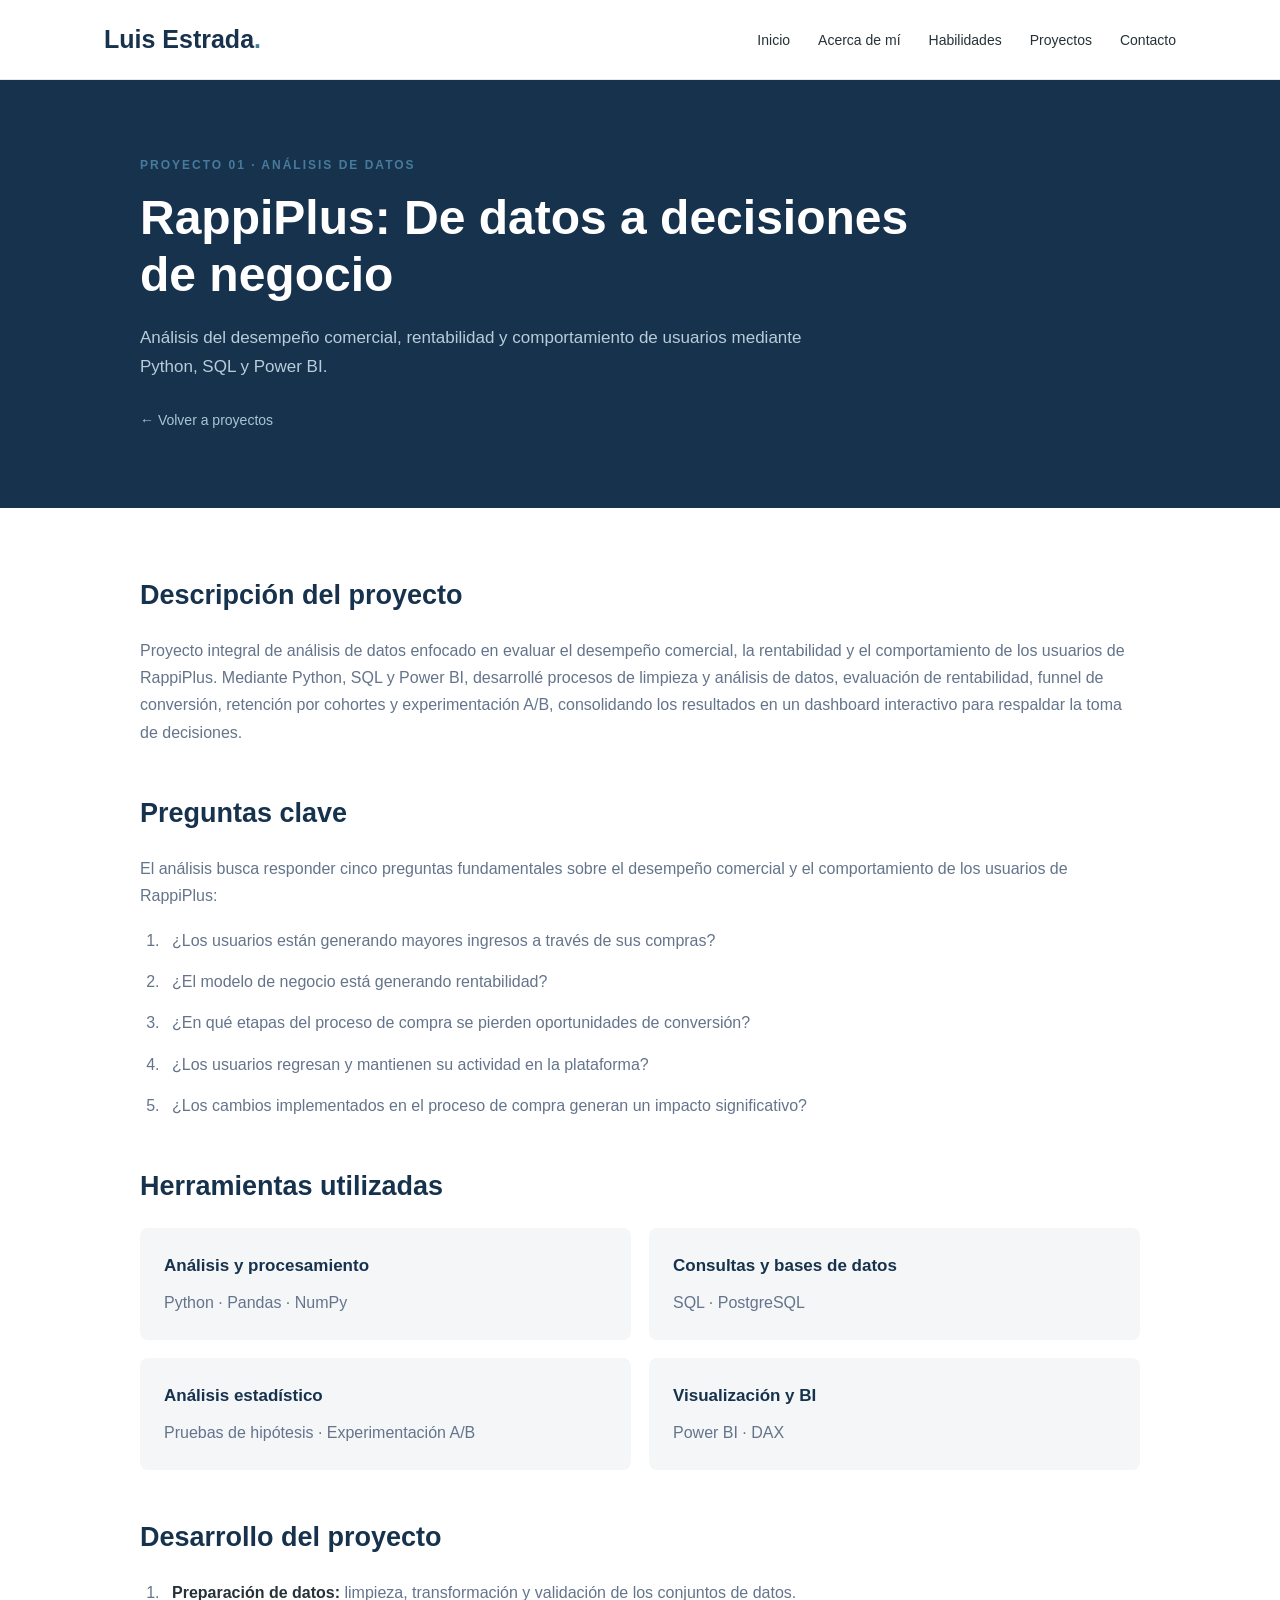
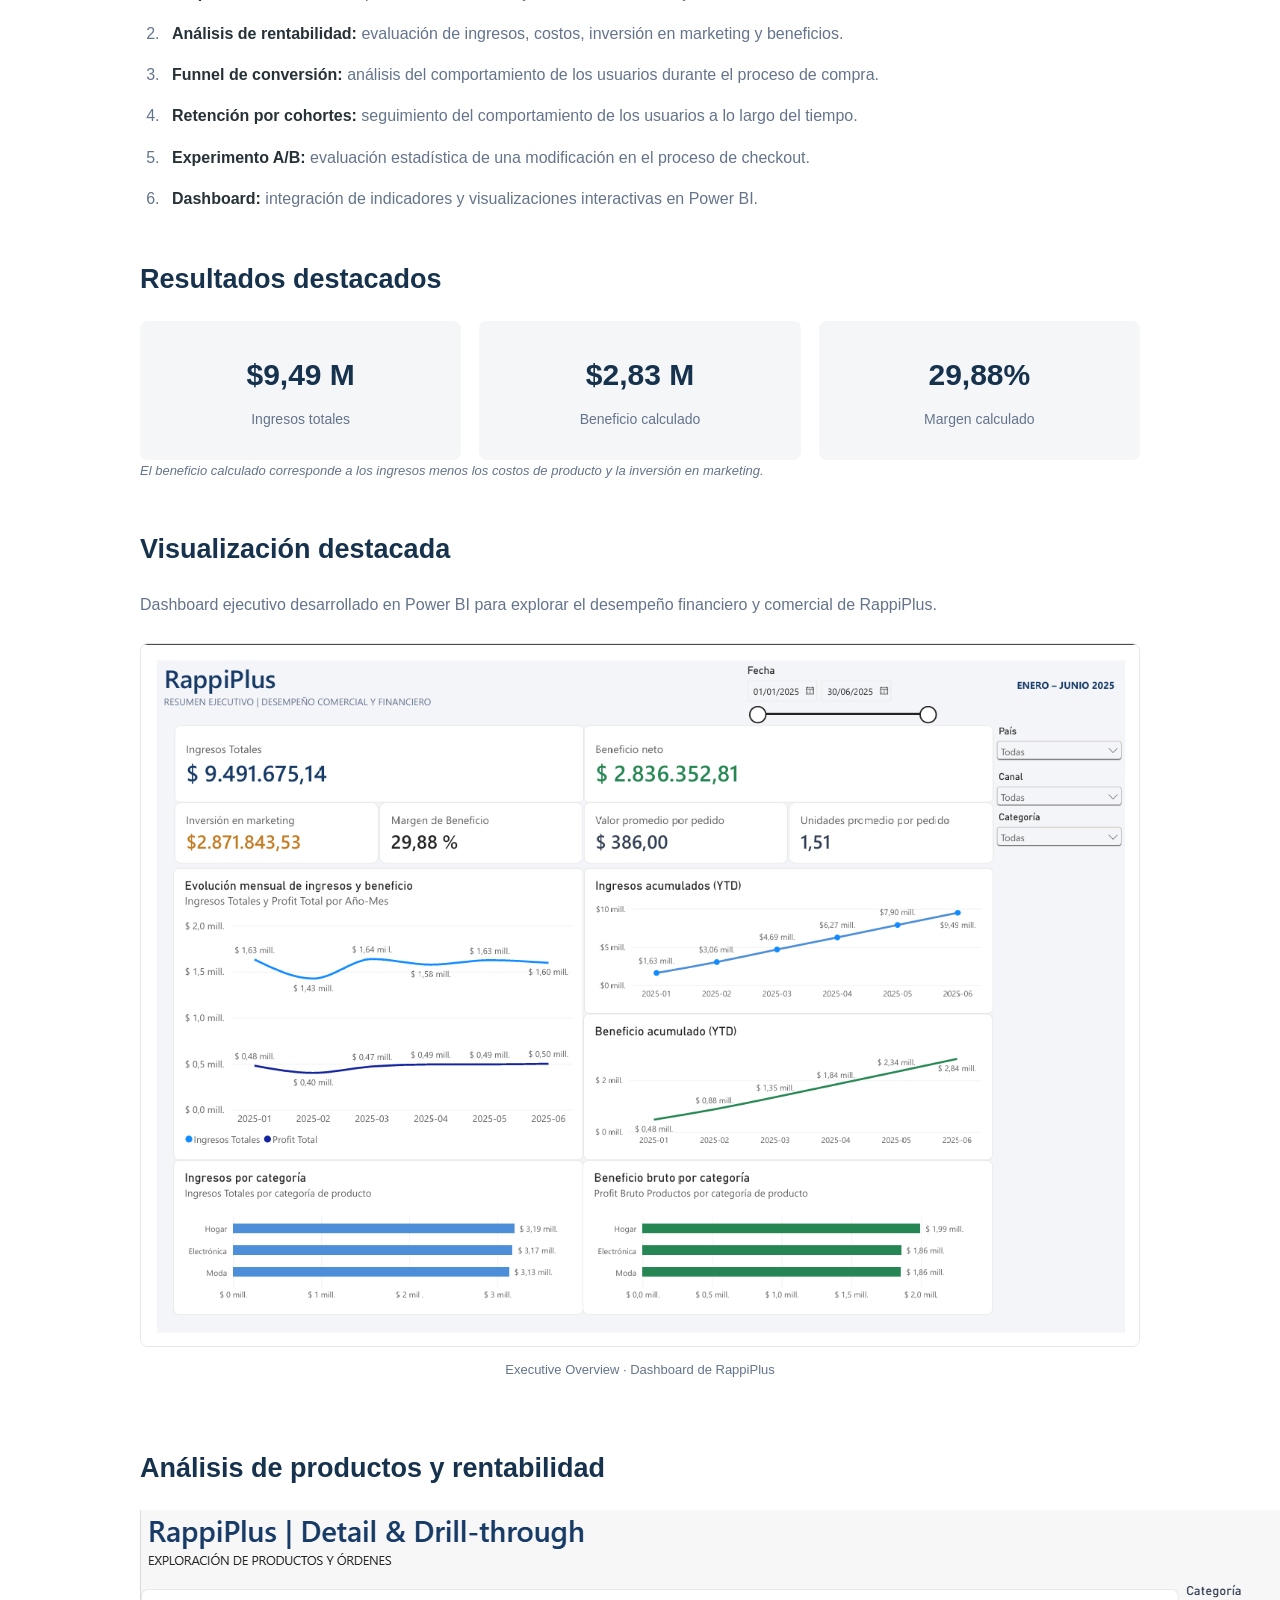
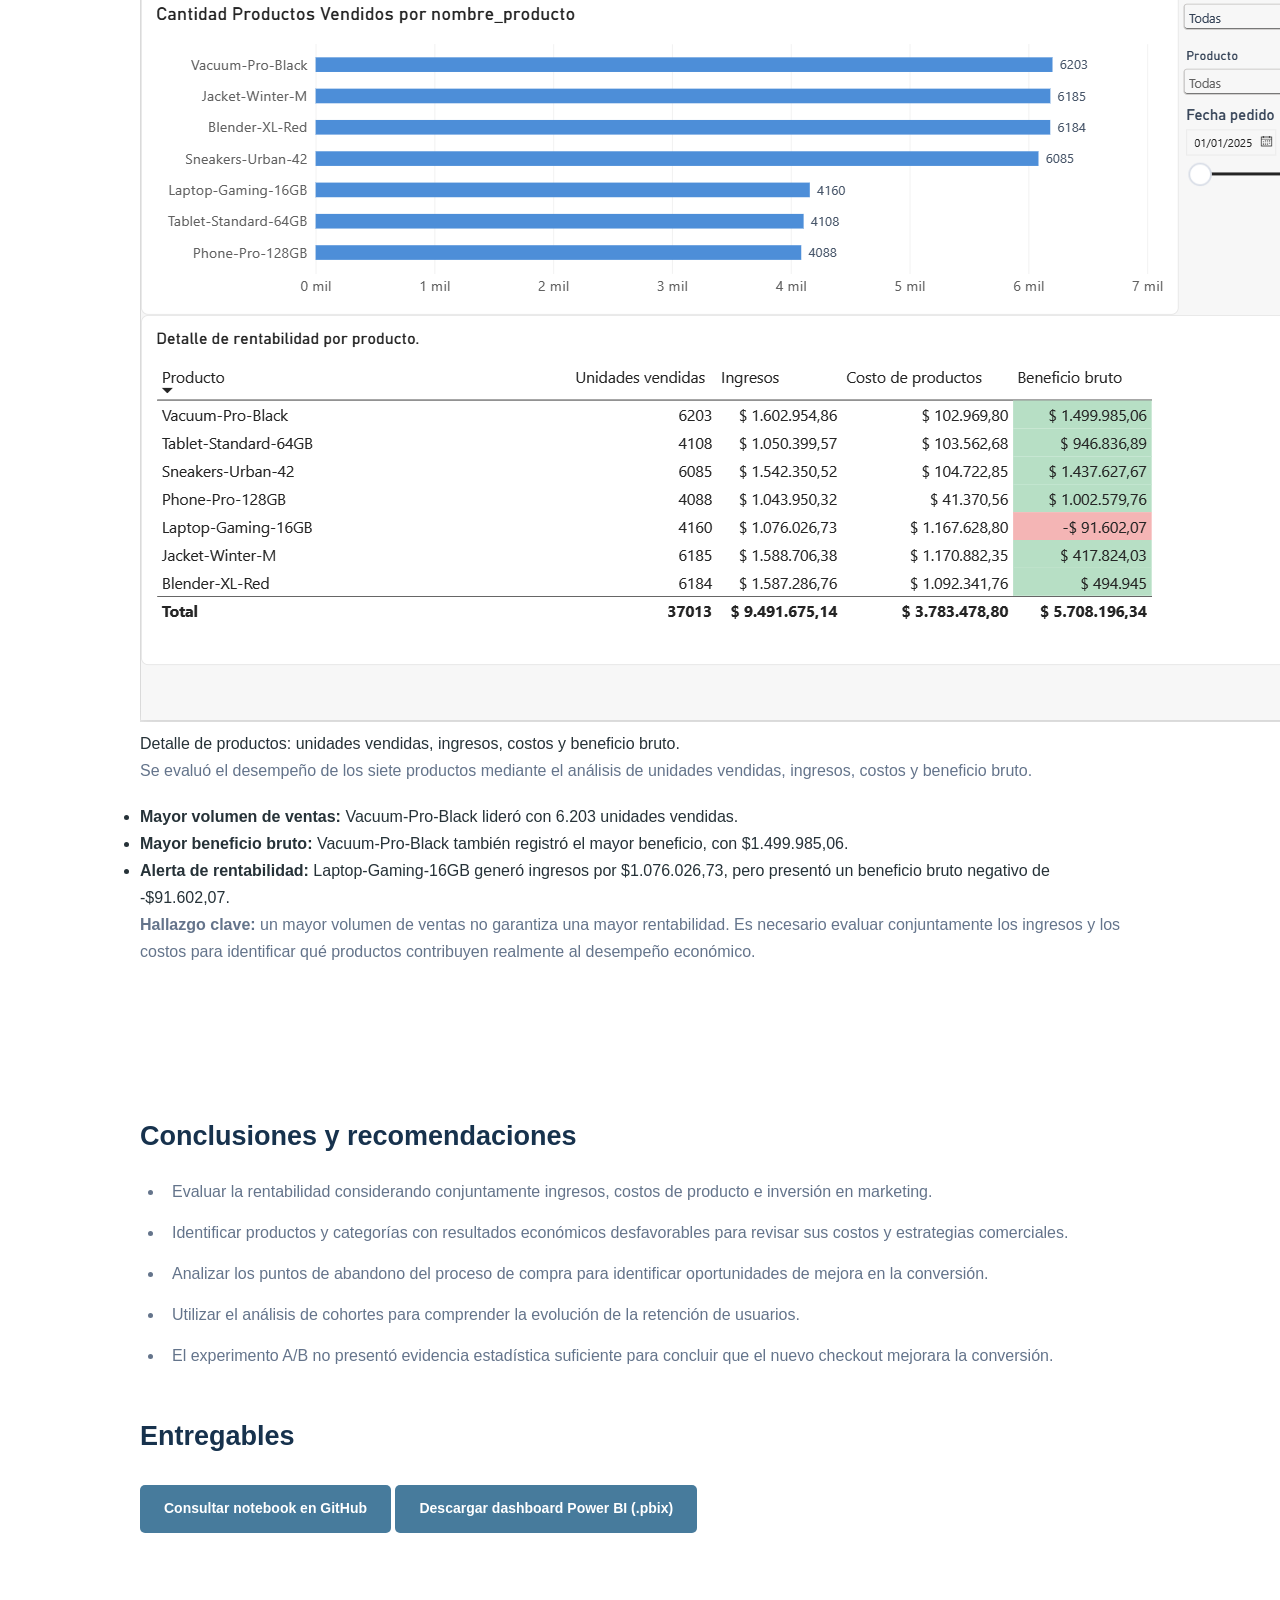
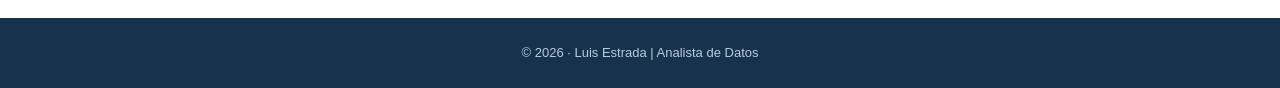
==== commit 3de51560: "Update rappiplus.html" ====
--- a/proyectos/rappiplus.html
+++ b/proyectos/rappiplus.html
@@ -217,8 +217,54 @@
                 </figcaption>
 
             </figure>
-
-            <!-- CONCLUSIONES -->
+            
+<!-- ANÁLISIS DE PRODUCTOS Y RENTABILIDAD -->
+<section class="project-section">
+    <h2>Análisis de productos y rentabilidad</h2>
+
+    <figure class="project-image">
+        <img
+            src="../assets/img/rappiplus-productos.png"
+            alt="Dashboard de análisis de ventas y rentabilidad por producto de RappiPlus"
+        >
+        <figcaption>
+            Detalle de productos: unidades vendidas, ingresos,
+            costos y beneficio bruto.
+        </figcaption>
+    </figure>
+
+    <p>
+        Se evaluó el desempeño de los siete productos mediante
+        el análisis de unidades vendidas, ingresos, costos y
+        beneficio bruto.
+    </p>
+
+    <ul>
+        <li>
+            <strong>Mayor volumen de ventas:</strong>
+            Vacuum-Pro-Black lideró con 6.203 unidades vendidas.
+        </li>
+        <li>
+            <strong>Mayor beneficio bruto:</strong>
+            Vacuum-Pro-Black también registró el mayor beneficio,
+            con $1.499.985,06.
+        </li>
+        <li>
+            <strong>Alerta de rentabilidad:</strong>
+            Laptop-Gaming-16GB generó ingresos por $1.076.026,73,
+            pero presentó un beneficio bruto negativo de
+            -$91.602,07.
+        </li>
+    </ul>
+
+    <p>
+        <strong>Hallazgo clave:</strong> un mayor volumen de ventas
+        no garantiza una mayor rentabilidad. Es necesario evaluar
+        conjuntamente los ingresos y los costos para identificar
+        qué productos contribuyen realmente al desempeño económico.
+    </p>
+</section>
+<!-- CONCLUSIONES -->
             <h2>Conclusiones y recomendaciones</h2>
 
             <ul class="project-conclusions">
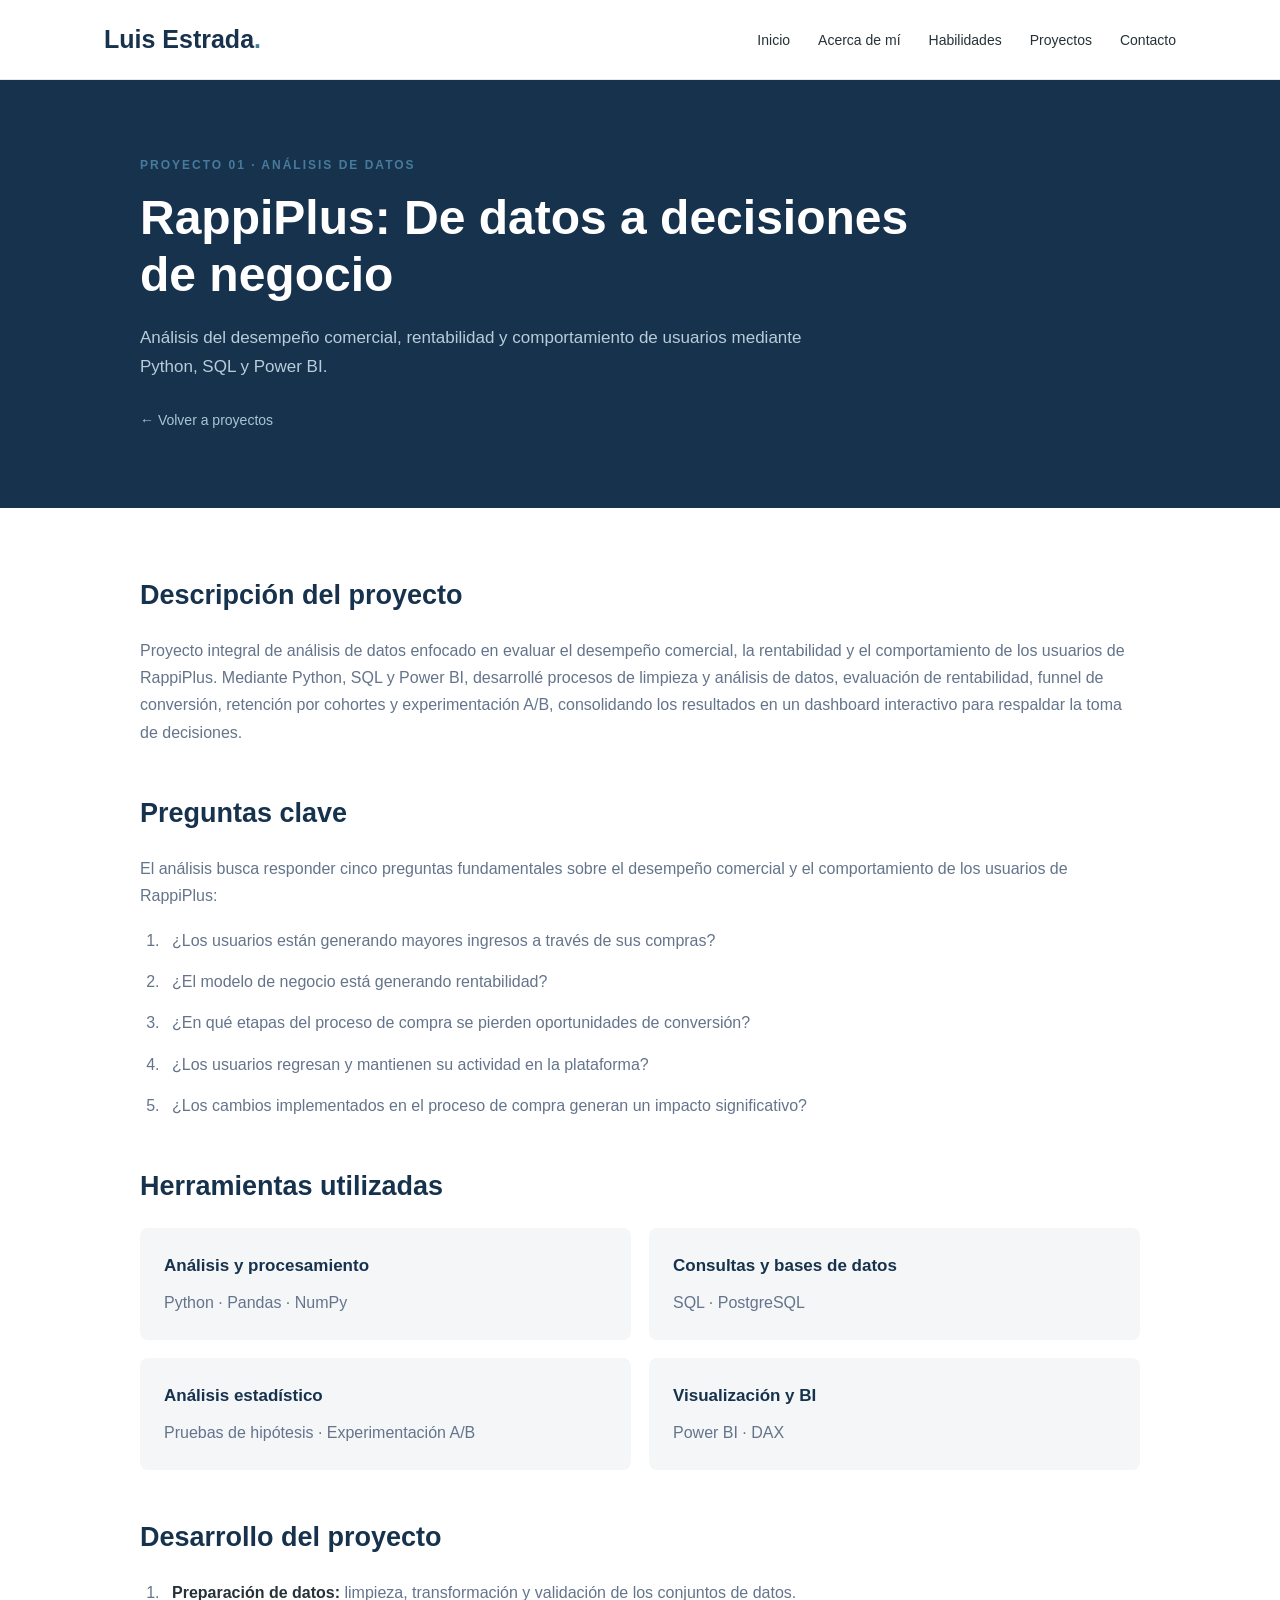
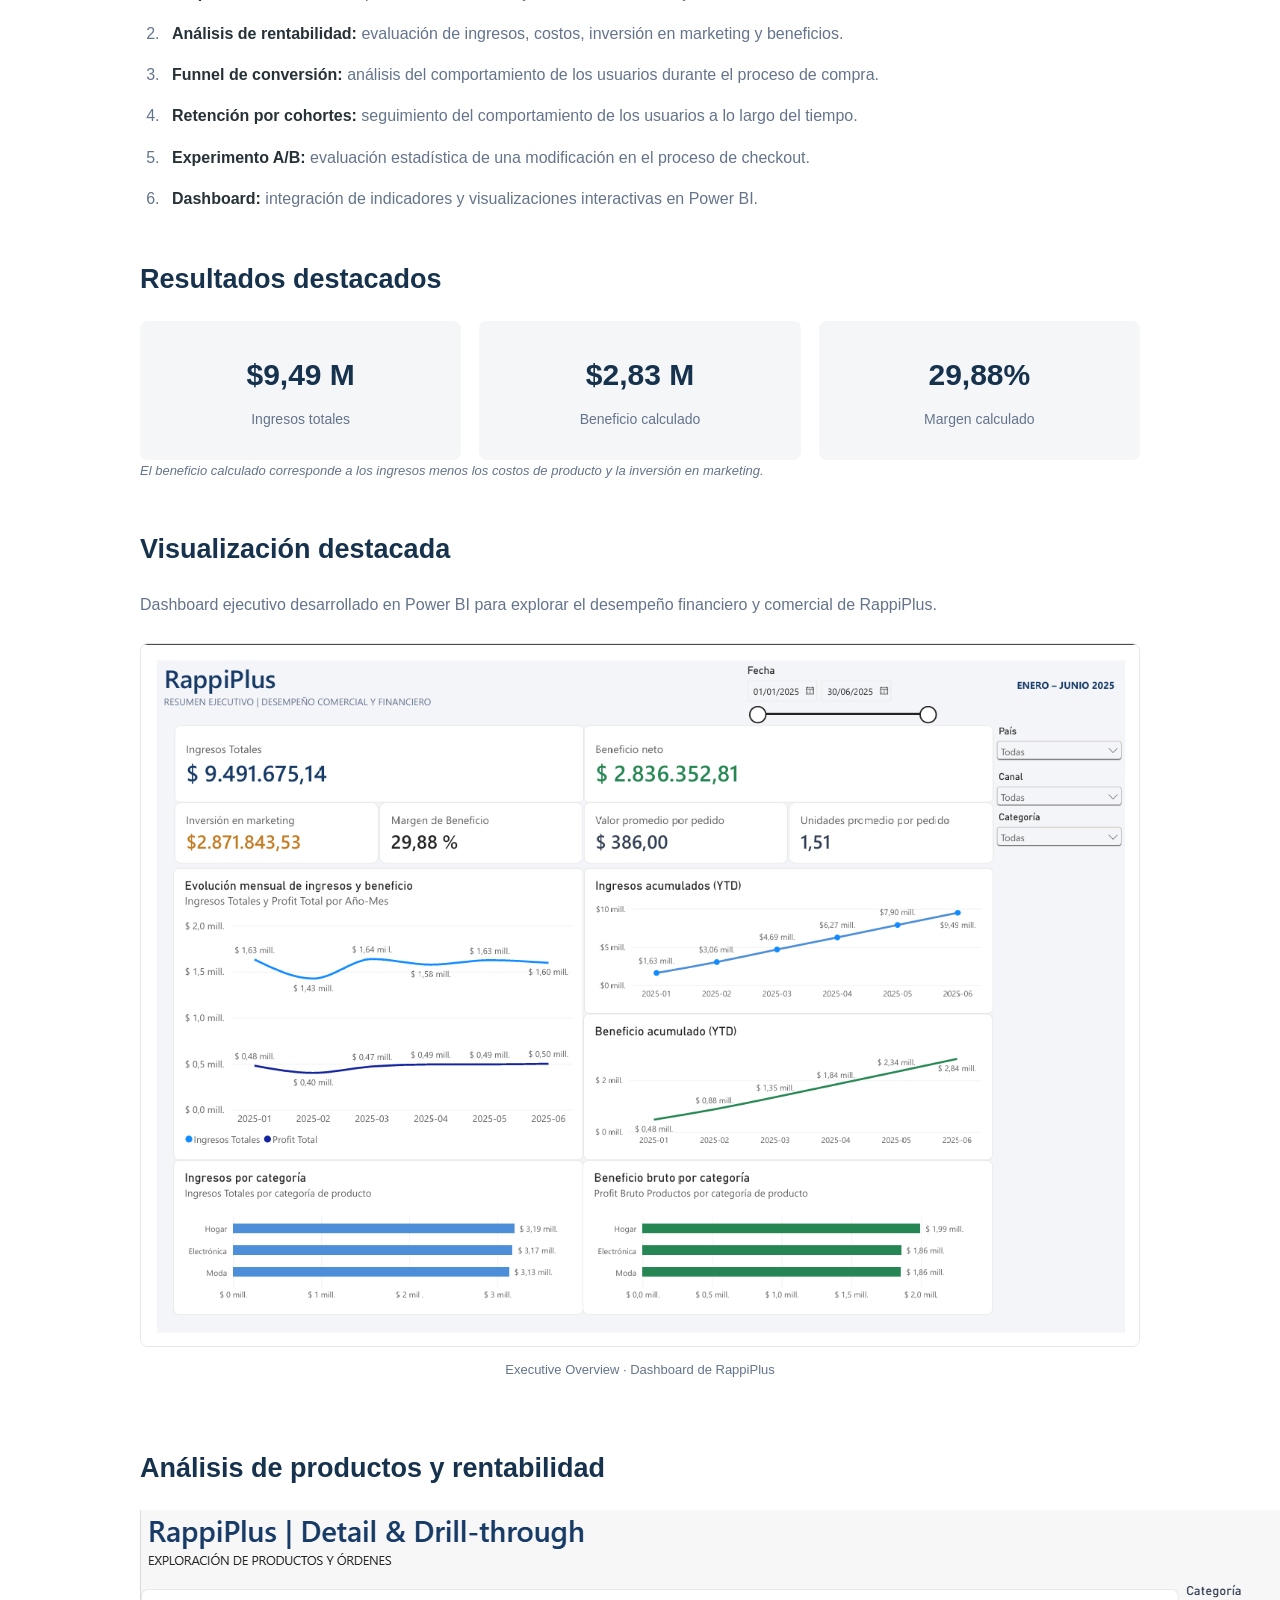
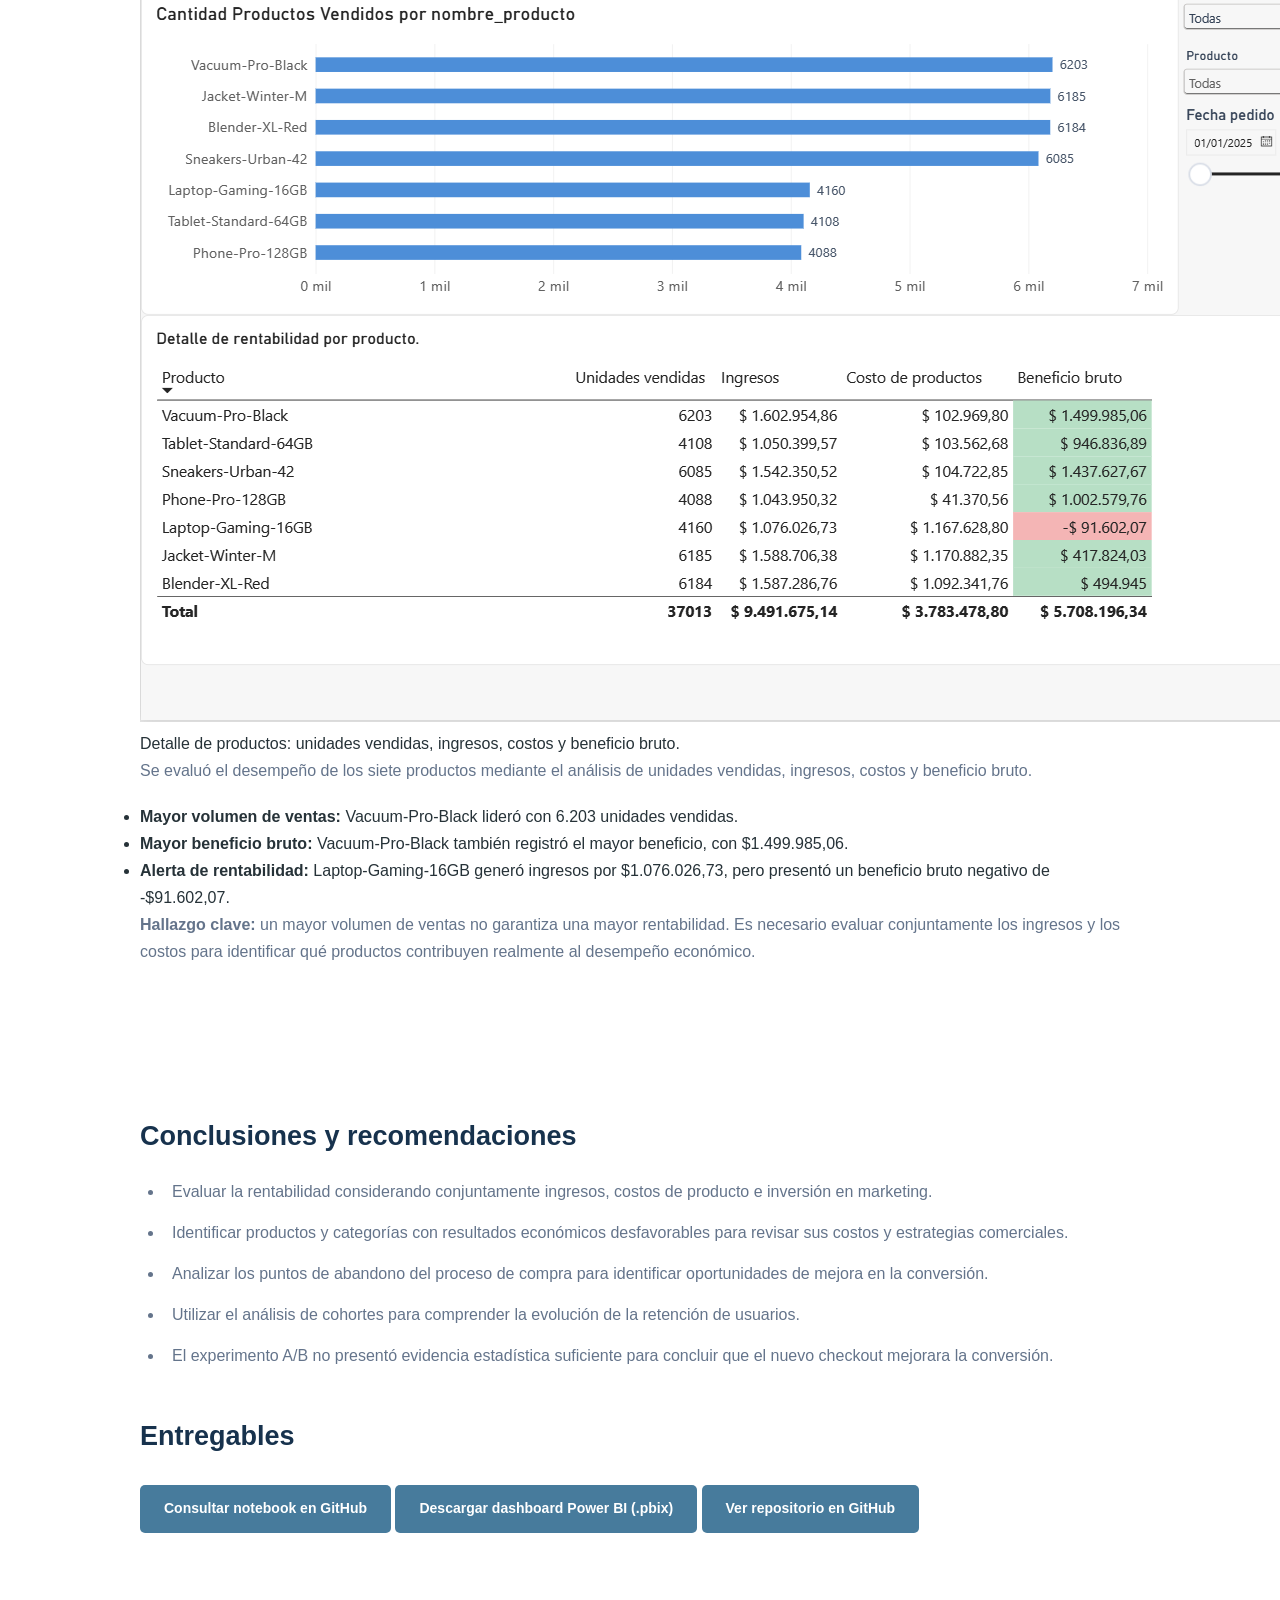
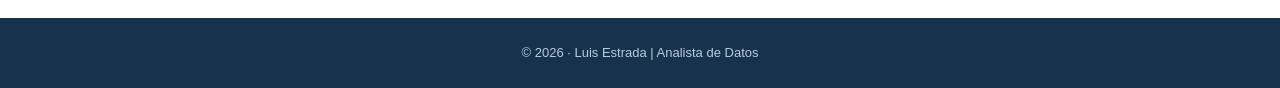
==== commit 10d07710: "Agregar enlace al repositorio de RappiPlus" ====
--- a/proyectos/rappiplus.html
+++ b/proyectos/rappiplus.html
@@ -298,28 +298,37 @@
 
             </ul>
 
-            <!-- ENTREGABLES -->
-            <h2>Entregables</h2>
-
-            <div class="project-deliverables">
-
-                <a
-                    href="https://github.com/Lfestradaa/Lfestradaa.github.io/blob/main/RappiPlus_Portafolio_Organizado_Seguro.ipynb"
-                    target="_blank"
-                    rel="noopener noreferrer"
-                    class="btn">
-
-                    Consultar notebook en GitHub
-
-                </a>
-                <a
-                    href="../assets/archivos/RappiPlus.pbix"
-                    class="btn"
-                    download="RappiPlus.pbix">
-                    Descargar dashboard Power BI (.pbix)
-                </a>
-                    
-            </div>
+
+<!-- ENTREGABLES -->
+<h2>Entregables</h2>
+
+<div class="project-deliverables">
+
+    <a
+        href="https://github.com/Lfestradaa/rappiplus-data-analysis/blob/main/RappiPlus_Portafolio_Organizado_Seguro.ipynb"
+        target="_blank"
+        rel="noopener noreferrer"
+        class="btn">
+        Consultar notebook en GitHub
+    </a>
+
+    <a
+        href="../assets/archivos/RappiPlus.pbix"
+        class="btn"
+        download="RappiPlus.pbix">
+        Descargar dashboard Power BI (.pbix)
+    </a>
+
+    <a
+        href="https://github.com/Lfestradaa/rappiplus-data-analysis"
+        target="_blank"
+        rel="noopener noreferrer"
+        class="btn">
+        Ver repositorio en GitHub
+    </a>
+
+</div>
+
 
         </section>
 
--- a/styles.css
+++ b/styles.css
@@ -508,3 +508,49 @@
         font-size: 26px;
     }
 }
+
+/* Presentación con foto de perfil */
+.hero-layout {
+    display: flex;
+    align-items: center;
+    justify-content: space-between;
+    gap: 60px;
+    max-width: 1100px;
+    margin: 0 auto;
+}
+
+.hero-content {
+    flex: 1;
+}
+
+.hero-image {
+    flex: 0 0 300px;
+    display: flex;
+    justify-content: center;
+}
+
+.hero-image img {
+    width: 280px;
+    height: 340px;
+    object-fit: cover;
+    object-position: center;
+    border-radius: 12px;
+}
+
+/* Adaptación para móviles */
+@media (max-width: 768px) {
+    .hero-layout {
+        flex-direction: column-reverse;
+        gap: 30px;
+        text-align: center;
+    }
+
+    .hero-image {
+        flex-basis: auto;
+    }
+
+    .hero-image img {
+        width: 210px;
+        height: 250px;
+    }
+}
